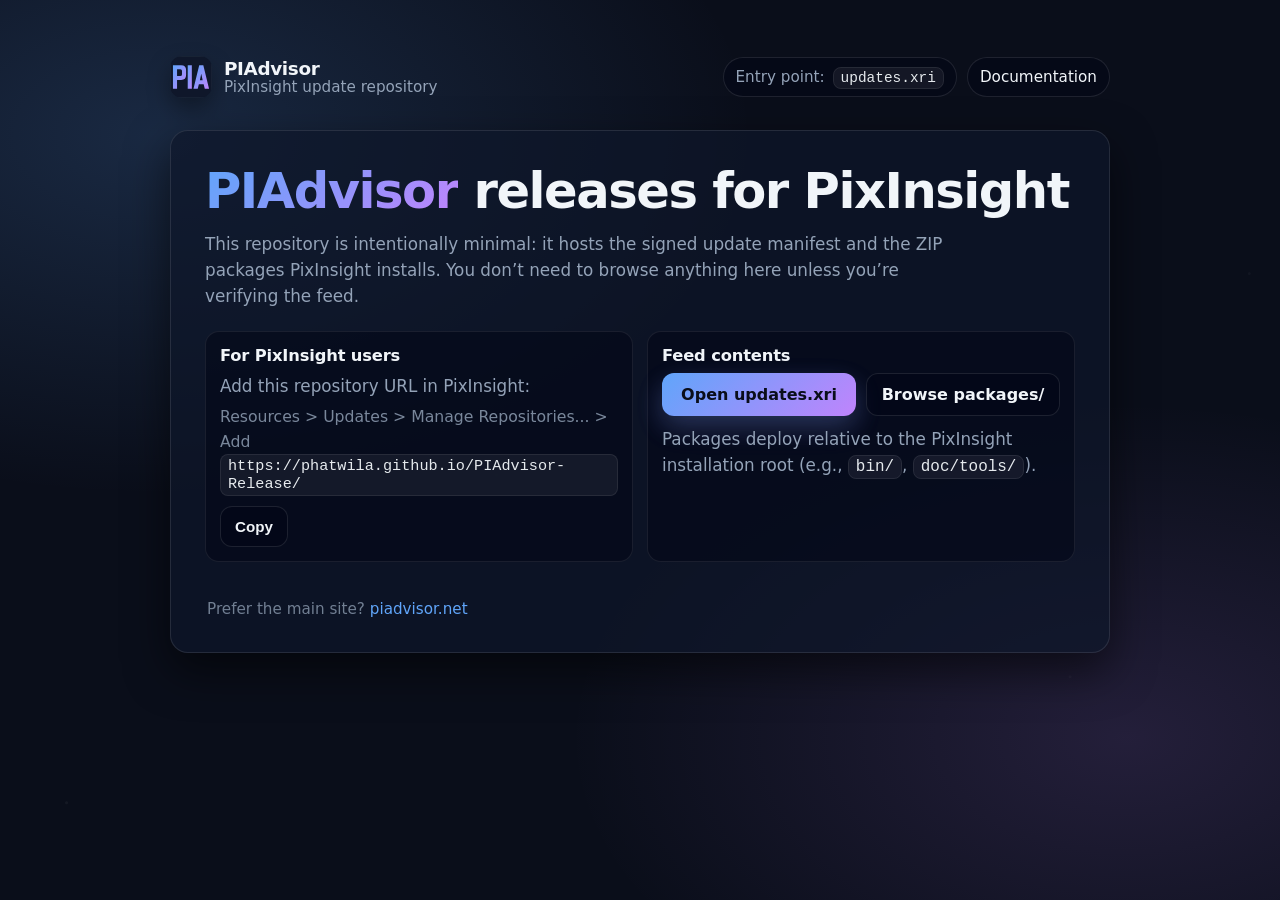
==== index.html @ f1d3d6f8 "Initial release v1.0.3" ====
<!doctype html>
<html lang="en">
<head>
  <meta charset="utf-8"/>
  <meta name="viewport" content="width=device-width, initial-scale=1"/>
  <title>PIAdvisor Update Repository</title>
  <meta name="description" content="PixInsight update repository for PIAdvisor (updates.xri + packages)."/>
  <link rel="icon" type="image/svg+xml" href="pia-logo.svg"/>
  <style>
    :root{
      --accent-blue: #60a5fa;
      --accent-purple: #c084fc;
      --accent-gradient: linear-gradient(135deg, var(--accent-blue), var(--accent-purple));
      --bg-darkest: #0a0e1a;
      --bg-dark: #0f172a;
      --panel: rgba(15, 23, 42, 0.72);
      --panel-2: rgba(2, 6, 23, 0.56);
      --card-border: rgba(255, 255, 255, 0.10);
      --text: #f1f5f9;
      --muted: #94a3b8;
      --shadow: 0 18px 44px rgba(0,0,0,.55);
      --shadow-sm: 0 10px 22px rgba(0,0,0,.35);
      --radius: 18px;
    }

    @font-face {
      font-family: "Atkinson";
      src: url("fonts/atkinson-regular.woff") format("woff");
      font-weight: 400;
      font-style: normal;
      font-display: swap;
    }
    @font-face {
      font-family: "Atkinson";
      src: url("fonts/atkinson-bold.woff") format("woff");
      font-weight: 700;
      font-style: normal;
      font-display: swap;
    }

    *{ box-sizing: border-box; }
    html, body{ height: 100%; }

    body{
      margin: 0;
      font-family: "Atkinson", ui-sans-serif, system-ui, -apple-system, "Segoe UI", sans-serif;
      color: var(--text);
      background:
        radial-gradient(1000px 600px at 12% 15%, rgba(96, 165, 250, 0.18), transparent 60%),
        radial-gradient(900px 540px at 88% 82%, rgba(192, 132, 252, 0.14), transparent 62%),
        var(--bg-darkest);
      overflow-x: hidden;
    }

    /* Static stars (no animations; avoids compositor artifacts on hover). */
    body::before{
      content: "";
      position: fixed;
      inset: -20vh -20vw;
      background:
        radial-gradient(circle at 18% 78%, rgba(255,255,255,0.10) 0 1px, transparent 2px),
        radial-gradient(circle at 62% 12%, rgba(255,255,255,0.08) 0 1px, transparent 2px),
        radial-gradient(circle at 84% 36%, rgba(255,255,255,0.07) 0 1px, transparent 2px),
        radial-gradient(circle at 42% 52%, rgba(255,255,255,0.06) 0 1px, transparent 2px),
        radial-gradient(circle at 74% 68%, rgba(255,255,255,0.07) 0 1px, transparent 2px);
      pointer-events: none;
      opacity: 0.45;
    }

    .wrap{
      position: relative;
      max-width: 980px;
      margin: 0 auto;
      padding: 48px 20px 72px;
    }

    header{
      display: flex;
      align-items: center;
      justify-content: space-between;
      gap: 16px;
      padding: 8px 0 32px;
      animation: fadeIn 520ms ease-out both;
    }

    @keyframes fadeIn{
      from{ opacity: 0; transform: translateY(8px); }
      to{ opacity: 1; transform: translateY(0); }
    }

    .brand{
      display: flex;
      align-items: center;
      gap: 12px;
      text-decoration: none;
      color: var(--text);
    }

    .brand img{
      width: 42px;
      height: 42px;
      border-radius: 12px;
      box-shadow: 0 10px 22px rgba(0,0,0,.35);
    }

    .brand-title{
      display: flex;
      flex-direction: column;
      line-height: 1.1;
    }

    .brand-title strong{
      font-size: 1.15rem;
      letter-spacing: -0.02em;
    }

    .brand-title span{
      color: var(--muted);
      font-size: 0.95rem;
    }

    .pill{
      display: inline-flex;
      align-items: center;
      gap: 8px;
      padding: 10px 12px;
      border: 1px solid rgba(255,255,255,0.10);
      border-radius: 999px;
      background: rgba(2, 6, 23, 0.55);
      color: var(--muted);
      font-size: 0.95rem;
      white-space: nowrap;
    }

    .pill-group{
      display: flex;
      flex-wrap: wrap;
      gap: 10px;
      align-items: center;
      justify-content: flex-end;
    }

    .pill-link{
      color: var(--text);
      text-decoration: none;
      cursor: pointer;
      transition: border-color 160ms ease, background 160ms ease, color 160ms ease, box-shadow 160ms ease;
    }

    .pill-link:hover{
      border-color: rgba(255,255,255,0.18);
      background: rgba(2, 6, 23, 0.70);
      box-shadow: var(--shadow-sm);
      color: var(--text);
    }

    .pill-link:focus-visible{
      outline: 2px solid rgba(96, 165, 250, 0.85);
      outline-offset: 3px;
    }

    main{
      animation: fadeIn 520ms ease-out both;
      animation-delay: 80ms;
    }

    .hero{
      padding: 28px;
      border: 1px solid var(--card-border);
      border-radius: var(--radius);
      background: var(--panel);
      box-shadow: var(--shadow);
    }

    h1{
      margin: 0;
      font-size: clamp(2rem, 5vw, 3.1rem);
      line-height: 1.05;
      letter-spacing: -0.03em;
    }

    .grad{
      background: var(--accent-gradient);
      -webkit-background-clip: text;
      background-clip: text;
      color: transparent;
    }

    p{
      margin: 14px 0 0;
      color: var(--muted);
      font-size: 1.05rem;
      line-height: 1.55;
      max-width: 72ch;
    }

    .hint{
      display: inline-block;
      margin-top: 6px;
      color: rgba(148,163,184,0.82);
      font-size: 0.98rem;
    }

    .grid{
      margin-top: 22px;
      display: grid;
      grid-template-columns: 1fr;
      gap: 14px;
    }

    .card{
      border: 1px solid rgba(255,255,255,0.08);
      border-radius: 14px;
      background: var(--panel-2);
      padding: 14px 14px;
    }

    .card h2{
      margin: 0 0 8px;
      font-size: 1.02rem;
      letter-spacing: -0.01em;
    }

    .row{
      display: flex;
      flex-wrap: wrap;
      align-items: center;
      gap: 10px;
    }

    .row.buttons{
      display: grid;
      grid-template-columns: repeat(auto-fit, minmax(170px, 1fr));
      align-items: stretch;
    }

    .row.buttons .btn{
      width: 100%;
    }

    a{
      color: var(--accent-blue);
      text-decoration: none;
      transition: color 160ms ease;
    }
    a:not(.btn):hover{ color: var(--accent-purple); }
    a:focus-visible{
      outline: 2px solid rgba(96, 165, 250, 0.85);
      outline-offset: 3px;
    }

    code{
      font-family: ui-monospace, SFMono-Regular, Menlo, Monaco, Consolas, "Liberation Mono", "Courier New", monospace;
      font-size: 0.95em;
      padding: 2px 7px;
      border-radius: 8px;
      background: rgba(255,255,255,0.06);
      border: 1px solid rgba(255,255,255,0.08);
      color: rgba(241,245,249,0.95);
    }

    .repo-url code{
      overflow-wrap: anywhere;
      word-break: break-word;
    }

    .btn-compact{
      padding: 8px 12px;
      font-size: 0.95rem;
      font-weight: 700;
      background: rgba(2, 6, 23, 0.60);
      backdrop-filter: none;
    }
    .btn-compact:hover{
      box-shadow: var(--shadow-sm);
    }

    .copy-status{
      color: rgba(148,163,184,0.85);
      font-size: 0.95rem;
    }

    .btn{
      display: inline-flex;
      align-items: center;
      justify-content: center;
      gap: 10px;
      padding: 11px 14px;
      border-radius: 12px;
      border: 1px solid rgba(255,255,255,0.10);
      background: rgba(2, 6, 23, 0.55);
      color: var(--text);
      font-weight: 700;
      cursor: pointer;
      transition: border-color 140ms ease, background 140ms ease, box-shadow 140ms ease;
    }
    .btn:not(.btn-primary):hover{
      border-color: rgba(255,255,255,0.18);
      background: rgba(2, 6, 23, 0.70);
      box-shadow: var(--shadow-sm);
    }

    .btn:focus-visible{
      outline: 2px solid rgba(96, 165, 250, 0.85);
      outline-offset: 3px;
    }

    .btn-primary{
      border: none;
      background: var(--accent-gradient);
      color: #0a0e1a;
      box-shadow: 0 10px 26px rgba(96, 165, 250, 0.18), 0 12px 30px rgba(192, 132, 252, 0.12);
    }

    .btn-primary:hover{
      background: var(--accent-gradient);
      color: #0a0e1a;
      box-shadow: 0 14px 34px rgba(96, 165, 250, 0.20), 0 16px 40px rgba(192, 132, 252, 0.14);
    }

    .btn-secondary{
      background: rgba(2, 6, 23, 0.55);
    }

    footer{
      margin-top: 18px;
      color: rgba(148,163,184,0.75);
      font-size: 0.95rem;
      padding: 20px 2px 0;
    }

    @media (min-width: 780px){
      .grid{ grid-template-columns: 1fr 1fr; }
      .hero{ padding: 34px; }
    }

    @media (max-width: 640px){
      .wrap{ padding: 32px 16px 56px; }
      header{
        flex-direction: column;
        align-items: flex-start;
        gap: 12px;
      }
      .pill-group{
        width: 100%;
        justify-content: flex-start;
      }
      .pill{
        font-size: 0.9rem;
        padding: 8px 10px;
      }
      .pill-link{
        font-size: 0.9rem;
      }
    }
  </style>
</head>
<body>
  <div class="wrap">
    <header>
      <a class="brand" href="https://piadvisor.net" rel="noopener">
        <img src="pia-logo.svg" alt="PIAdvisor"/>
        <div class="brand-title">
          <strong>PIAdvisor</strong>
          <span>PixInsight update repository</span>
        </div>
      </a>
      <div class="pill-group">
        <div class="pill">
          <span>Entry point:</span>
          <a href="updates.xri"><code>updates.xri</code></a>
        </div>
        <a class="pill pill-link" href="docs/">Documentation</a>
      </div>
    </header>

    <main>
      <section class="hero">
        <h1><span class="grad">PIAdvisor</span> releases for PixInsight</h1>
        <p>
          This repository is intentionally minimal: it hosts the signed update manifest and the ZIP packages
          PixInsight installs. You don’t need to browse anything here unless you’re verifying the feed.
        </p>

        <div class="grid">
          <div class="card">
            <h2>For PixInsight users</h2>
            <p style="margin-top: 0;">
              Add this repository URL in PixInsight:
              <span class="hint">Resources &gt; Updates &gt; Manage Repositories... &gt; Add</span>
            </p>
            <div class="row repo-url">
              <code id="repoUrl">https://phatwila.github.io/PIAdvisor-Release/</code>
              <button class="btn btn-compact" type="button" id="copyRepoUrl" aria-label="Copy repository URL">Copy</button>
              <span class="copy-status" id="copyStatus" aria-live="polite"></span>
            </div>
          </div>
          <div class="card">
            <h2>Feed contents</h2>
            <div class="row buttons">
              <a class="btn btn-primary" href="updates.xri">Open updates.xri</a>
              <a class="btn btn-secondary" href="packages/">Browse packages/</a>
            </div>
            <p style="margin-top: 10px;">
              Packages deploy relative to the PixInsight installation root (e.g., <code>bin/</code>, <code>doc/tools/</code>).
            </p>
          </div>
        </div>

        <footer>
          <div>Prefer the main site? <a href="https://piadvisor.net" rel="noopener">piadvisor.net</a></div>
        </footer>
      </section>
    </main>
  </div>
  <script type="text/javascript">
    (function(){
      var codeEl = document.getElementById("repoUrl");
      var btn = document.getElementById("copyRepoUrl");
      var statusEl = document.getElementById("copyStatus");
      if (!codeEl || !btn) return;

      function setStatus(msg){
        if (!statusEl) return;
        statusEl.textContent = msg || "";
      }

      function fallbackCopy(text){
        try {
          var ta = document.createElement("textarea");
          ta.value = text;
          ta.setAttribute("readonly", "");
          ta.style.position = "fixed";
          ta.style.top = "-1000px";
          document.body.appendChild(ta);
          ta.select();
          var ok = document.execCommand("copy");
          document.body.removeChild(ta);
          return ok;
        } catch (e) {
          return false;
        }
      }

      btn.addEventListener("click", function(){
        var text = (codeEl.textContent || "").trim();
        if (!text) return;

        setStatus("");
        var original = btn.textContent;
        btn.disabled = true;
        btn.textContent = "Copying...";

        var done = function(ok){
          btn.disabled = false;
          btn.textContent = ok ? "Copied" : "Copy failed";
          setStatus(ok ? "Copied to clipboard." : "Copy failed - please copy the URL manually.");
          window.setTimeout(function(){
            btn.textContent = original;
            setStatus("");
          }, 1400);
        };

        if (navigator.clipboard && typeof navigator.clipboard.writeText === "function") {
          navigator.clipboard.writeText(text).then(function(){ done(true); }, function(){ done(fallbackCopy(text)); });
        } else {
          done(fallbackCopy(text));
        }
      });
    })();
  </script>
</body>
</html>
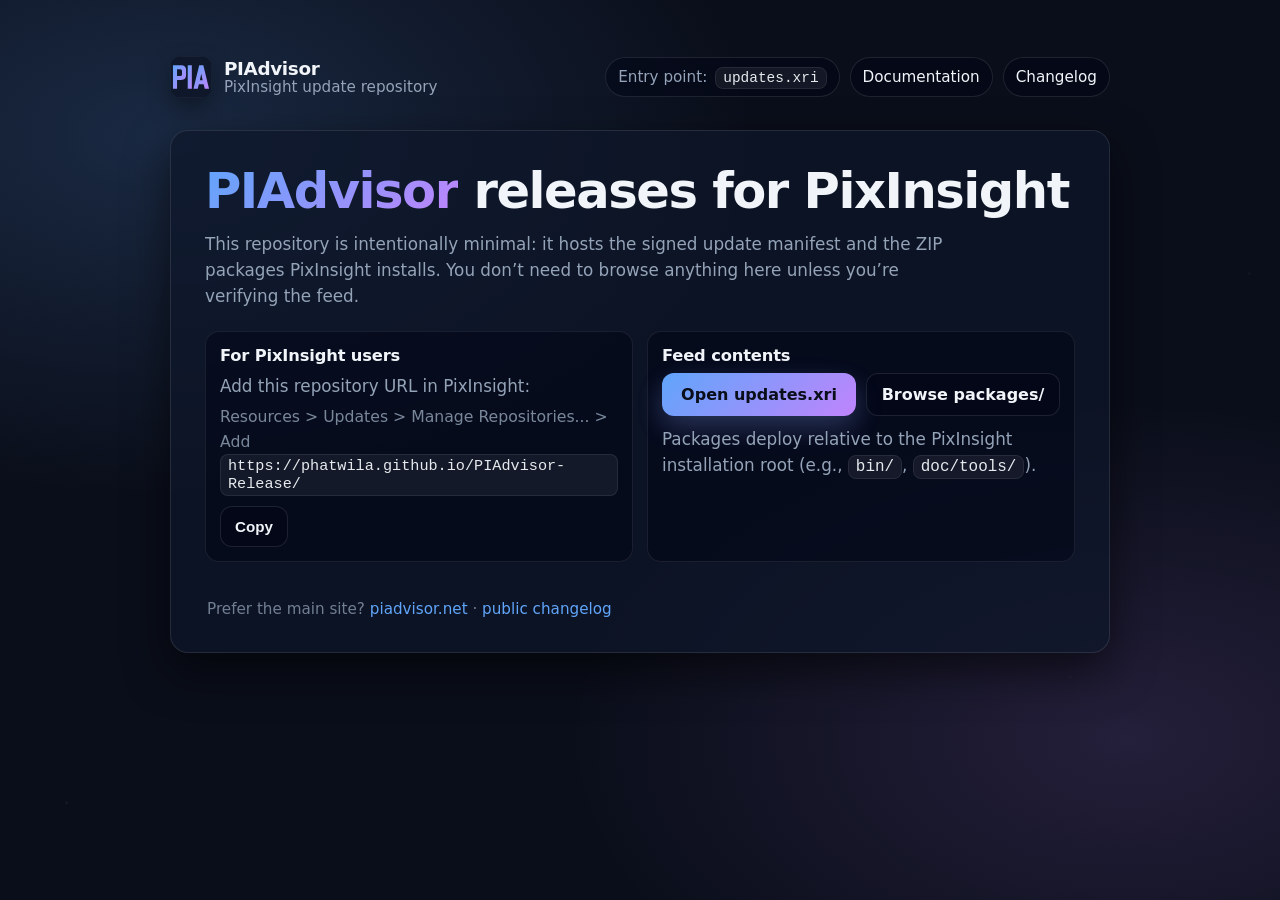
==== commit 31b2c26f: "Link public release pages to website changelog" ====
--- a/index.html
+++ b/index.html
@@ -371,6 +371,7 @@
           <a href="updates.xri"><code>updates.xri</code></a>
         </div>
         <a class="pill pill-link" href="docs/">Documentation</a>
+        <a class="pill pill-link" href="https://piadvisor.net/changelog/" rel="noopener">Changelog</a>
       </div>
     </header>
 
@@ -408,7 +409,7 @@
         </div>
 
         <footer>
-          <div>Prefer the main site? <a href="https://piadvisor.net" rel="noopener">piadvisor.net</a></div>
+          <div>Prefer the main site? <a href="https://piadvisor.net" rel="noopener">piadvisor.net</a> · <a href="https://piadvisor.net/changelog/" rel="noopener">public changelog</a></div>
         </footer>
       </section>
     </main>
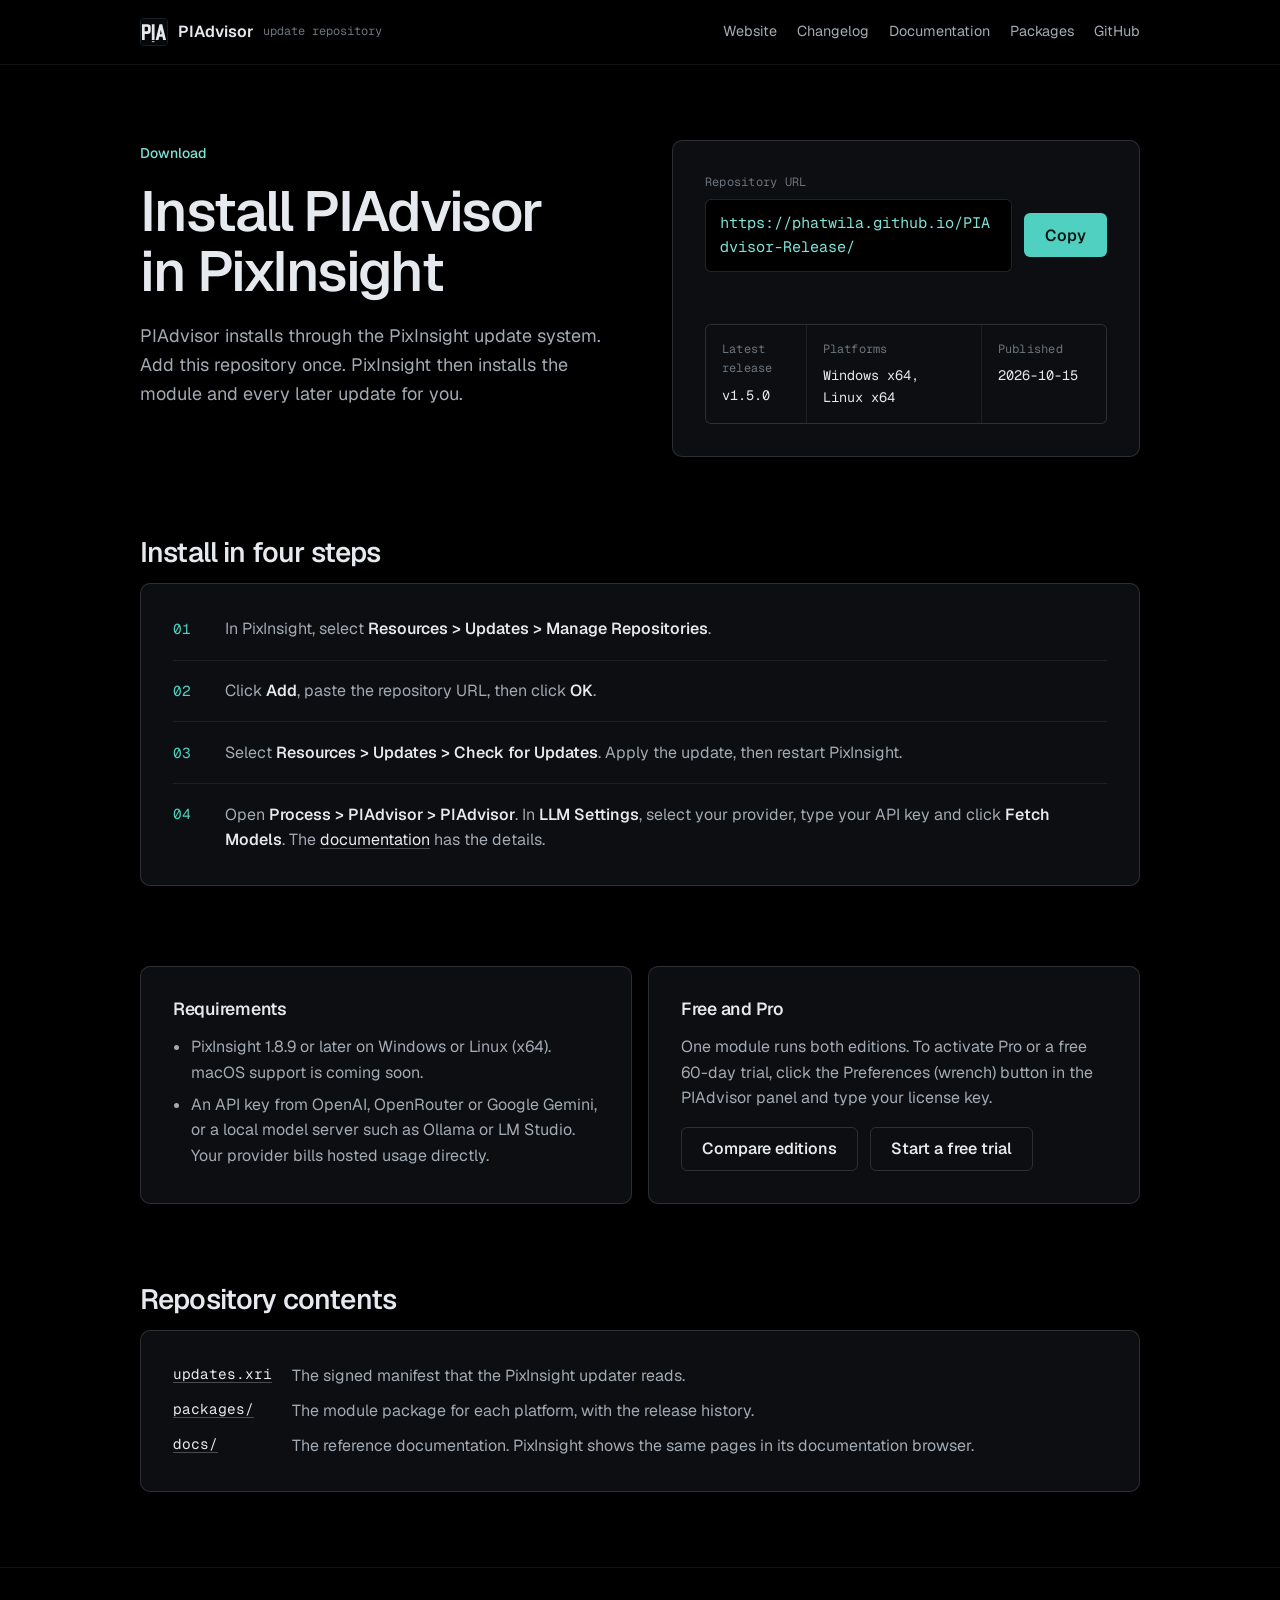
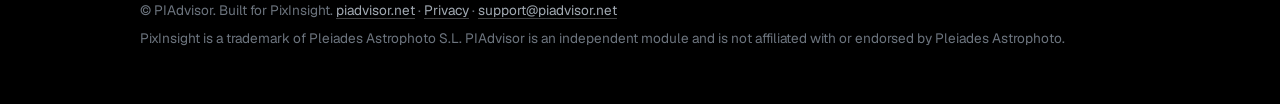
==== commit d15bf1cb: "Publish PIAdvisor 1.5.0" ====
--- a/index.html
+++ b/index.html
@@ -3,430 +3,172 @@
 <head>
   <meta charset="utf-8"/>
   <meta name="viewport" content="width=device-width, initial-scale=1"/>
-  <title>PIAdvisor Update Repository</title>
-  <meta name="description" content="PixInsight update repository for PIAdvisor (updates.xri + packages)."/>
-  <link rel="icon" type="image/svg+xml" href="pia-logo.svg"/>
+  <title>Download PIAdvisor</title>
+  <meta name="description" content="Install PIAdvisor in PixInsight through the PixInsight update system. Add the repository once, and PixInsight installs the module and its updates."/>
+  <link rel="icon" type="image/svg+xml" href="pia-mark.svg"/>
+  <link rel="preload" href="fonts/geist-latin-wght-normal.woff2" as="font" type="font/woff2" crossorigin/>
+  <link rel="stylesheet" href="site.css"/>
   <style>
-    :root{
-      --accent-blue: #60a5fa;
-      --accent-purple: #c084fc;
-      --accent-gradient: linear-gradient(135deg, var(--accent-blue), var(--accent-purple));
-      --bg-darkest: #0a0e1a;
-      --bg-dark: #0f172a;
-      --panel: rgba(15, 23, 42, 0.72);
-      --panel-2: rgba(2, 6, 23, 0.56);
-      --card-border: rgba(255, 255, 255, 0.10);
-      --text: #f1f5f9;
-      --muted: #94a3b8;
-      --shadow: 0 18px 44px rgba(0,0,0,.55);
-      --shadow-sm: 0 10px 22px rgba(0,0,0,.35);
-      --radius: 18px;
-    }
-
-    @font-face {
-      font-family: "Atkinson";
-      src: url("fonts/atkinson-regular.woff") format("woff");
-      font-weight: 400;
-      font-style: normal;
-      font-display: swap;
-    }
-    @font-face {
-      font-family: "Atkinson";
-      src: url("fonts/atkinson-bold.woff") format("woff");
-      font-weight: 700;
-      font-style: normal;
-      font-display: swap;
-    }
-
-    *{ box-sizing: border-box; }
-    html, body{ height: 100%; }
-
-    body{
-      margin: 0;
-      font-family: "Atkinson", ui-sans-serif, system-ui, -apple-system, "Segoe UI", sans-serif;
-      color: var(--text);
-      background:
-        radial-gradient(1000px 600px at 12% 15%, rgba(96, 165, 250, 0.18), transparent 60%),
-        radial-gradient(900px 540px at 88% 82%, rgba(192, 132, 252, 0.14), transparent 62%),
-        var(--bg-darkest);
-      overflow-x: hidden;
-    }
-
-    /* Static stars (no animations; avoids compositor artifacts on hover). */
-    body::before{
-      content: "";
-      position: fixed;
-      inset: -20vh -20vw;
-      background:
-        radial-gradient(circle at 18% 78%, rgba(255,255,255,0.10) 0 1px, transparent 2px),
-        radial-gradient(circle at 62% 12%, rgba(255,255,255,0.08) 0 1px, transparent 2px),
-        radial-gradient(circle at 84% 36%, rgba(255,255,255,0.07) 0 1px, transparent 2px),
-        radial-gradient(circle at 42% 52%, rgba(255,255,255,0.06) 0 1px, transparent 2px),
-        radial-gradient(circle at 74% 68%, rgba(255,255,255,0.07) 0 1px, transparent 2px);
-      pointer-events: none;
-      opacity: 0.45;
-    }
-
-    .wrap{
-      position: relative;
-      max-width: 980px;
-      margin: 0 auto;
-      padding: 48px 20px 72px;
-    }
-
-    header{
-      display: flex;
-      align-items: center;
-      justify-content: space-between;
-      gap: 16px;
-      padding: 8px 0 32px;
-      animation: fadeIn 520ms ease-out both;
-    }
-
-    @keyframes fadeIn{
-      from{ opacity: 0; transform: translateY(8px); }
-      to{ opacity: 1; transform: translateY(0); }
-    }
-
-    .brand{
-      display: flex;
-      align-items: center;
-      gap: 12px;
-      text-decoration: none;
-      color: var(--text);
-    }
-
-    .brand img{
-      width: 42px;
-      height: 42px;
-      border-radius: 12px;
-      box-shadow: 0 10px 22px rgba(0,0,0,.35);
-    }
-
-    .brand-title{
-      display: flex;
-      flex-direction: column;
-      line-height: 1.1;
-    }
-
-    .brand-title strong{
-      font-size: 1.15rem;
-      letter-spacing: -0.02em;
-    }
-
-    .brand-title span{
-      color: var(--muted);
+    .hero { display: grid; grid-template-columns: minmax(0, 1fr) minmax(0, 1fr); gap: clamp(2rem, 5vw, 4rem); align-items: start; }
+    .hero .meta-grid { grid-template-columns: minmax(0, 0.8fr) minmax(0, 1.4fr) minmax(0, 1fr); }
+    .hero .meta-value { font-size: 0.85rem; }
+    .hero h1 { margin-bottom: 1.25rem; }
+    .repo-row { display: flex; align-items: center; gap: 0.75rem; flex-wrap: wrap; }
+    .repo-url {
+      flex: 1 1 18rem;
+      min-width: 0;
+      padding: 0.7rem 0.9rem;
+      border: 1px solid var(--line-2);
+      border-radius: var(--radius);
+      background: var(--ink-0);
+      color: var(--oiii-strong);
+      font-family: var(--font-mono);
       font-size: 0.95rem;
-    }
-
-    .pill{
-      display: inline-flex;
-      align-items: center;
-      gap: 8px;
-      padding: 10px 12px;
-      border: 1px solid rgba(255,255,255,0.10);
-      border-radius: 999px;
-      background: rgba(2, 6, 23, 0.55);
-      color: var(--muted);
-      font-size: 0.95rem;
-      white-space: nowrap;
-    }
-
-    .pill-group{
-      display: flex;
-      flex-wrap: wrap;
-      gap: 10px;
-      align-items: center;
-      justify-content: flex-end;
-    }
-
-    .pill-link{
-      color: var(--text);
-      text-decoration: none;
-      cursor: pointer;
-      transition: border-color 160ms ease, background 160ms ease, color 160ms ease, box-shadow 160ms ease;
-    }
-
-    .pill-link:hover{
-      border-color: rgba(255,255,255,0.18);
-      background: rgba(2, 6, 23, 0.70);
-      box-shadow: var(--shadow-sm);
-      color: var(--text);
-    }
-
-    .pill-link:focus-visible{
-      outline: 2px solid rgba(96, 165, 250, 0.85);
-      outline-offset: 3px;
-    }
-
-    main{
-      animation: fadeIn 520ms ease-out both;
-      animation-delay: 80ms;
-    }
-
-    .hero{
-      padding: 28px;
-      border: 1px solid var(--card-border);
-      border-radius: var(--radius);
-      background: var(--panel);
-      box-shadow: var(--shadow);
-    }
-
-    h1{
-      margin: 0;
-      font-size: clamp(2rem, 5vw, 3.1rem);
-      line-height: 1.05;
-      letter-spacing: -0.03em;
-    }
-
-    .grad{
-      background: var(--accent-gradient);
-      -webkit-background-clip: text;
-      background-clip: text;
-      color: transparent;
-    }
-
-    p{
-      margin: 14px 0 0;
-      color: var(--muted);
-      font-size: 1.05rem;
-      line-height: 1.55;
-      max-width: 72ch;
-    }
-
-    .hint{
-      display: inline-block;
-      margin-top: 6px;
-      color: rgba(148,163,184,0.82);
-      font-size: 0.98rem;
-    }
-
-    .grid{
-      margin-top: 22px;
+      overflow-wrap: anywhere;
+      user-select: all;
+    }
+    .copy-status { min-height: 1.4em; margin: 0.6rem 0 0; color: var(--fg-3); font-size: 0.85rem; }
+    .steps { list-style: none; margin: 0; padding: 0; counter-reset: step; display: grid; gap: 0; }
+    .steps li {
+      counter-increment: step;
       display: grid;
-      grid-template-columns: 1fr;
-      gap: 14px;
-    }
-
-    .card{
-      border: 1px solid rgba(255,255,255,0.08);
-      border-radius: 14px;
-      background: var(--panel-2);
-      padding: 14px 14px;
-    }
-
-    .card h2{
-      margin: 0 0 8px;
-      font-size: 1.02rem;
-      letter-spacing: -0.01em;
-    }
-
-    .row{
-      display: flex;
-      flex-wrap: wrap;
-      align-items: center;
-      gap: 10px;
-    }
-
-    .row.buttons{
-      display: grid;
-      grid-template-columns: repeat(auto-fit, minmax(170px, 1fr));
-      align-items: stretch;
-    }
-
-    .row.buttons .btn{
-      width: 100%;
-    }
-
-    a{
-      color: var(--accent-blue);
-      text-decoration: none;
-      transition: color 160ms ease;
-    }
-    a:not(.btn):hover{ color: var(--accent-purple); }
-    a:focus-visible{
-      outline: 2px solid rgba(96, 165, 250, 0.85);
-      outline-offset: 3px;
-    }
-
-    code{
-      font-family: ui-monospace, SFMono-Regular, Menlo, Monaco, Consolas, "Liberation Mono", "Courier New", monospace;
-      font-size: 0.95em;
-      padding: 2px 7px;
-      border-radius: 8px;
-      background: rgba(255,255,255,0.06);
-      border: 1px solid rgba(255,255,255,0.08);
-      color: rgba(241,245,249,0.95);
-    }
-
-    .repo-url code{
-      overflow-wrap: anywhere;
-      word-break: break-word;
-    }
-
-    .btn-compact{
-      padding: 8px 12px;
-      font-size: 0.95rem;
-      font-weight: 700;
-      background: rgba(2, 6, 23, 0.60);
-      backdrop-filter: none;
-    }
-    .btn-compact:hover{
-      box-shadow: var(--shadow-sm);
-    }
-
-    .copy-status{
-      color: rgba(148,163,184,0.85);
-      font-size: 0.95rem;
-    }
-
-    .btn{
-      display: inline-flex;
-      align-items: center;
-      justify-content: center;
-      gap: 10px;
-      padding: 11px 14px;
-      border-radius: 12px;
-      border: 1px solid rgba(255,255,255,0.10);
-      background: rgba(2, 6, 23, 0.55);
-      color: var(--text);
-      font-weight: 700;
-      cursor: pointer;
-      transition: border-color 140ms ease, background 140ms ease, box-shadow 140ms ease;
-    }
-    .btn:not(.btn-primary):hover{
-      border-color: rgba(255,255,255,0.18);
-      background: rgba(2, 6, 23, 0.70);
-      box-shadow: var(--shadow-sm);
-    }
-
-    .btn:focus-visible{
-      outline: 2px solid rgba(96, 165, 250, 0.85);
-      outline-offset: 3px;
-    }
-
-    .btn-primary{
-      border: none;
-      background: var(--accent-gradient);
-      color: #0a0e1a;
-      box-shadow: 0 10px 26px rgba(96, 165, 250, 0.18), 0 12px 30px rgba(192, 132, 252, 0.12);
-    }
-
-    .btn-primary:hover{
-      background: var(--accent-gradient);
-      color: #0a0e1a;
-      box-shadow: 0 14px 34px rgba(96, 165, 250, 0.20), 0 16px 40px rgba(192, 132, 252, 0.14);
-    }
-
-    .btn-secondary{
-      background: rgba(2, 6, 23, 0.55);
-    }
-
-    footer{
-      margin-top: 18px;
-      color: rgba(148,163,184,0.75);
-      font-size: 0.95rem;
-      padding: 20px 2px 0;
-    }
-
-    @media (min-width: 780px){
-      .grid{ grid-template-columns: 1fr 1fr; }
-      .hero{ padding: 34px; }
-    }
-
-    @media (max-width: 640px){
-      .wrap{ padding: 32px 16px 56px; }
-      header{
-        flex-direction: column;
-        align-items: flex-start;
-        gap: 12px;
-      }
-      .pill-group{
-        width: 100%;
-        justify-content: flex-start;
-      }
-      .pill{
-        font-size: 0.9rem;
-        padding: 8px 10px;
-      }
-      .pill-link{
-        font-size: 0.9rem;
-      }
+      grid-template-columns: 2.5rem minmax(0, 1fr);
+      gap: 0.75rem;
+      padding: 1.1rem 0;
+      border-top: 1px solid var(--line);
+      color: var(--fg-2);
+    }
+    .steps li:first-child { border-top: 0; padding-top: 0; }
+    .steps li:last-child { padding-bottom: 0; }
+    .steps li::before {
+      content: counter(step, decimal-leading-zero);
+      color: var(--oiii);
+      font-family: var(--font-mono);
+      font-size: 0.9rem;
+      padding-top: 0.1rem;
+    }
+    .steps strong { color: var(--fg); font-weight: 560; }
+    .section { margin-top: clamp(3rem, 2rem + 4vw, 5rem); }
+    .two-col { display: grid; grid-template-columns: repeat(2, minmax(0, 1fr)); gap: 1rem; }
+    .two-col .panel + .panel { margin-top: 0; }
+    .plain-list { margin: 0; padding-left: 1.1rem; color: var(--fg-2); }
+    .plain-list li + li { margin-top: 0.4rem; }
+    .contents { margin: 0; display: grid; grid-template-columns: max-content minmax(0, 1fr); gap: 0.6rem 1.25rem; }
+    .contents dt { font-family: var(--font-mono); font-size: 0.9rem; }
+    .contents dd { margin: 0; color: var(--fg-2); }
+    @media (max-width: 860px) {
+      .hero, .two-col { grid-template-columns: 1fr; }
+    }
+    @media (max-width: 700px) {
+      .hero .meta-grid { grid-template-columns: 1fr; }
+    }
+    @media (max-width: 480px) {
+      .contents { grid-template-columns: 1fr; gap: 0.2rem; }
+      .contents dd { margin-bottom: 0.6rem; }
     }
   </style>
 </head>
 <body>
-  <div class="wrap">
-    <header>
-      <a class="brand" href="https://piadvisor.net" rel="noopener">
-        <img src="pia-logo.svg" alt="PIAdvisor"/>
-        <div class="brand-title">
-          <strong>PIAdvisor</strong>
-          <span>PixInsight update repository</span>
-        </div>
+  <header class="site-header">
+    <div class="container">
+      <a class="brand" href="https://piadvisor.net/">
+        <img src="pia-mark.svg" alt="" width="28" height="28"/>
+        <span>PIAdvisor</span>
+        <small>update repository</small>
       </a>
-      <div class="pill-group">
-        <div class="pill">
-          <span>Entry point:</span>
-          <a href="updates.xri"><code>updates.xri</code></a>
-        </div>
-        <a class="pill pill-link" href="docs/">Documentation</a>
-        <a class="pill pill-link" href="https://piadvisor.net/changelog/" rel="noopener">Changelog</a>
-      </div>
-    </header>
-
-    <main>
-      <section class="hero">
-        <h1><span class="grad">PIAdvisor</span> releases for PixInsight</h1>
-        <p>
-          This repository is intentionally minimal: it hosts the signed update manifest and the ZIP packages
-          PixInsight installs. You don’t need to browse anything here unless you’re verifying the feed.
-        </p>
-
-        <div class="grid">
-          <div class="card">
-            <h2>For PixInsight users</h2>
-            <p style="margin-top: 0;">
-              Add this repository URL in PixInsight:
-              <span class="hint">Resources &gt; Updates &gt; Manage Repositories... &gt; Add</span>
-            </p>
-            <div class="row repo-url">
-              <code id="repoUrl">https://phatwila.github.io/PIAdvisor-Release/</code>
-              <button class="btn btn-compact" type="button" id="copyRepoUrl" aria-label="Copy repository URL">Copy</button>
-              <span class="copy-status" id="copyStatus" aria-live="polite"></span>
-            </div>
+      <nav class="site-nav" aria-label="Main">
+        <a href="https://piadvisor.net/">Website</a>
+        <a href="https://piadvisor.net/changelog/">Changelog</a>
+        <a href="docs/">Documentation</a>
+        <a href="packages/">Packages</a>
+        <a href="https://github.com/phatwila/PIAdvisor-Release">GitHub</a>
+      </nav>
+    </div>
+  </header>
+
+  <main>
+    <div class="container">
+      <section class="hero" aria-labelledby="title">
+        <div>
+          <span class="eyebrow">Download</span>
+          <h1 id="title">Install PIAdvisor in PixInsight</h1>
+          <p class="lede">PIAdvisor installs through the PixInsight update system. Add this repository once. PixInsight then installs the module and every later update for you.</p>
+        </div>
+        <div class="panel">
+          <span class="field-label" id="repo-label">Repository URL</span>
+          <div class="repo-row">
+            <code class="repo-url" id="repoUrl" aria-labelledby="repo-label">https://phatwila.github.io/PIAdvisor-Release/</code>
+            <button class="btn btn-primary" type="button" id="copyRepoUrl">Copy</button>
           </div>
-          <div class="card">
-            <h2>Feed contents</h2>
-            <div class="row buttons">
-              <a class="btn btn-primary" href="updates.xri">Open updates.xri</a>
-              <a class="btn btn-secondary" href="packages/">Browse packages/</a>
-            </div>
-            <p style="margin-top: 10px;">
-              Packages deploy relative to the PixInsight installation root (e.g., <code>bin/</code>, <code>doc/tools/</code>).
-            </p>
+          <p class="copy-status" id="copyStatus" aria-live="polite"></p>
+          <div class="meta-grid" id="release">
+            <div><span class="field-label">Latest release</span><span class="meta-value" id="relVersion"><a href="packages/">See packages</a></span></div>
+            <div><span class="field-label">Platforms</span><span class="meta-value" id="relPlatforms">Windows x64, Linux x64</span></div>
+            <div><span class="field-label">Published</span><span class="meta-value" id="relDate">See packages</span></div>
           </div>
         </div>
-
-        <footer>
-          <div>Prefer the main site? <a href="https://piadvisor.net" rel="noopener">piadvisor.net</a> · <a href="https://piadvisor.net/changelog/" rel="noopener">public changelog</a></div>
-        </footer>
-      </section>
-    </main>
-  </div>
-  <script type="text/javascript">
-    (function(){
+      </section>
+
+      <section class="section" aria-labelledby="steps-title">
+        <h2 id="steps-title">Install in four steps</h2>
+        <div class="panel">
+          <ol class="steps">
+            <li><span>In PixInsight, select <strong>Resources &gt; Updates &gt; Manage Repositories</strong>.</span></li>
+            <li><span>Click <strong>Add</strong>, paste the repository URL, then click <strong>OK</strong>.</span></li>
+            <li><span>Select <strong>Resources &gt; Updates &gt; Check for Updates</strong>. Apply the update, then restart PixInsight.</span></li>
+            <li><span>Open <strong>Process &gt; PIAdvisor &gt; PIAdvisor</strong>. In <strong>LLM Settings</strong>, select your provider, type your API key and click <strong>Fetch Models</strong>. The <a href="docs/">documentation</a> has the details.</span></li>
+          </ol>
+        </div>
+      </section>
+
+      <section class="section two-col" aria-label="Requirements and editions">
+        <div class="panel">
+          <h3>Requirements</h3>
+          <ul class="plain-list">
+            <li>PixInsight 1.8.9 or later on Windows or Linux (x64). macOS support is coming soon.</li>
+            <li>An API key from OpenAI, OpenRouter or Google Gemini, or a local model server such as Ollama or LM Studio. Your provider bills hosted usage directly.</li>
+          </ul>
+        </div>
+        <div class="panel">
+          <h3>Free and Pro</h3>
+          <p>One module runs both editions. To activate Pro or a free 60-day trial, click the Preferences (wrench) button in the PIAdvisor panel and type your license key.</p>
+          <div class="cta-group">
+            <a class="btn btn-secondary" href="https://piadvisor.net/#pricing">Compare editions</a>
+            <a class="btn btn-secondary" href="https://piadvisor.net/#trial">Start a free trial</a>
+          </div>
+        </div>
+      </section>
+
+      <section class="section" aria-labelledby="contents-title">
+        <h2 id="contents-title">Repository contents</h2>
+        <div class="panel">
+          <dl class="contents">
+            <dt><a href="updates.xri">updates.xri</a></dt>
+            <dd>The signed manifest that the PixInsight updater reads.</dd>
+            <dt><a href="packages/">packages/</a></dt>
+            <dd>The module package for each platform, with the release history.</dd>
+            <dt><a href="docs/">docs/</a></dt>
+            <dd>The reference documentation. PixInsight shows the same pages in its documentation browser.</dd>
+          </dl>
+        </div>
+      </section>
+    </div>
+  </main>
+
+  <footer class="site-footer">
+    <div class="container">
+      <p>&copy; PIAdvisor. Built for PixInsight. <a href="https://piadvisor.net/">piadvisor.net</a> &middot; <a href="https://piadvisor.net/privacy/">Privacy</a> &middot; <a href="mailto:support@piadvisor.net">support@piadvisor.net</a></p>
+      <p>PixInsight is a trademark of Pleiades Astrophoto S.L. PIAdvisor is an independent module and is not affiliated with or endorsed by Pleiades Astrophoto.</p>
+    </div>
+  </footer>
+
+  <script>
+    (function () {
       var codeEl = document.getElementById("repoUrl");
       var btn = document.getElementById("copyRepoUrl");
       var statusEl = document.getElementById("copyStatus");
-      if (!codeEl || !btn) return;
-
-      function setStatus(msg){
-        if (!statusEl) return;
-        statusEl.textContent = msg || "";
-      }
-
-      function fallbackCopy(text){
+
+      function fallbackCopy(text) {
         try {
           var ta = document.createElement("textarea");
           ta.value = text;
@@ -443,31 +185,56 @@
         }
       }
 
-      btn.addEventListener("click", function(){
+      btn.addEventListener("click", function () {
         var text = (codeEl.textContent || "").trim();
-        if (!text) return;
-
-        setStatus("");
-        var original = btn.textContent;
-        btn.disabled = true;
-        btn.textContent = "Copying...";
-
-        var done = function(ok){
-          btn.disabled = false;
-          btn.textContent = ok ? "Copied" : "Copy failed";
-          setStatus(ok ? "Copied to clipboard." : "Copy failed - please copy the URL manually.");
-          window.setTimeout(function(){
-            btn.textContent = original;
-            setStatus("");
-          }, 1400);
+        var done = function (ok) {
+          btn.textContent = ok ? "Copied" : "Copy";
+          statusEl.textContent = ok ? "The URL is on your clipboard." : "Copy failed. Select the URL and copy it.";
+          window.setTimeout(function () { btn.textContent = "Copy"; statusEl.textContent = ""; }, 2000);
         };
-
-        if (navigator.clipboard && typeof navigator.clipboard.writeText === "function") {
-          navigator.clipboard.writeText(text).then(function(){ done(true); }, function(){ done(fallbackCopy(text)); });
+        if (navigator.clipboard && navigator.clipboard.writeText) {
+          navigator.clipboard.writeText(text).then(function () { done(true); }, function () { done(fallbackCopy(text)); });
         } else {
           done(fallbackCopy(text));
         }
       });
+
+      // The latest release comes from the manifest, so this page needs no edit per release.
+      if (!window.fetch || !window.DOMParser) return;
+      fetch("updates.xri", { cache: "no-cache" }).then(function (r) {
+        if (!r.ok) throw new Error(String(r.status));
+        return r.text();
+      }).then(function (xml) {
+        var doc = new DOMParser().parseFromString(xml, "application/xml");
+        var items = [];
+        var platforms = doc.getElementsByTagName("platform");
+        for (var i = 0; i < platforms.length; i++) {
+          var os = platforms[i].getAttribute("os") || "";
+          var arch = platforms[i].getAttribute("arch") || "";
+          var packages = platforms[i].getElementsByTagName("package");
+          for (var j = 0; j < packages.length; j++) {
+            var name = packages[j].getAttribute("fileName") || "";
+            var version = (name.match(/-(\d+\.\d+\.\d+)-\d{14}\.zip$/) || [])[1];
+            var stamp = packages[j].getAttribute("releaseDate") || "";
+            if (version && /^\d{14}$/.test(stamp)) items.push({ os: os, arch: arch, version: version, stamp: stamp });
+          }
+        }
+        if (!items.length) return;
+        items.sort(function (a, b) { return b.stamp.localeCompare(a.stamp); });
+        var latest = items[0];
+        var names = { windows: "Windows", linux: "Linux", macosx: "macOS", freebsd: "FreeBSD" };
+        var seen = {};
+        var labels = [];
+        items.forEach(function (it) {
+          if (it.version !== latest.version) return;
+          var label = (names[it.os] || it.os) + " " + it.arch;
+          if (!seen[label]) { seen[label] = true; labels.push(label); }
+        });
+        document.getElementById("relVersion").textContent = "v" + latest.version;
+        document.getElementById("relPlatforms").textContent = labels.join(", ");
+        var s = latest.stamp;
+        document.getElementById("relDate").textContent = s.slice(0, 4) + "-" + s.slice(4, 6) + "-" + s.slice(6, 8);
+      }).catch(function () { /* The static fallback text stays. */ });
     })();
   </script>
 </body>
--- a/site.css
+++ b/site.css
@@ -0,0 +1,226 @@
+/*
+ * PIAdvisor update repository theme. Matches piadvisor.net: the HOO palette of a
+ * narrowband image (deep-sky black, star-white text, OIII teal for actions and
+ * data), Geist for text and Geist Mono for data. No gradients, no shadows.
+ */
+
+@font-face {
+  font-family: "Geist";
+  src: url("fonts/geist-latin-wght-normal.woff2") format("woff2-variations");
+  font-weight: 100 900;
+  font-style: normal;
+  font-display: swap;
+}
+
+@font-face {
+  font-family: "Geist Mono";
+  src: url("fonts/geist-mono-latin-wght-normal.woff2") format("woff2-variations");
+  font-weight: 100 900;
+  font-style: normal;
+  font-display: swap;
+}
+
+:root {
+  color-scheme: dark;
+  --ink-0: #000000;
+  --ink-1: #0c0e11;
+  --ink-2: #121519;
+  --ink-3: #1c2026;
+  --fg: #e6eaee;
+  --fg-2: #a2aab3;
+  --fg-3: #6c747e;
+  --oiii: #4fd0c1;
+  --oiii-strong: #7fe2d6;
+  --oiii-ink: #03130f;
+  --oiii-tint: rgba(79, 208, 193, 0.14);
+  --line: rgba(230, 234, 238, 0.08);
+  --line-2: rgba(230, 234, 238, 0.15);
+  --line-3: rgba(230, 234, 238, 0.28);
+  --font-sans: "Geist", ui-sans-serif, system-ui, -apple-system, "Segoe UI", sans-serif;
+  --font-mono: "Geist Mono", ui-monospace, "Cascadia Code", Consolas, monospace;
+  --radius: 6px;
+  --radius-lg: 10px;
+  --gutter: clamp(1rem, 0.5rem + 2.5vw, 2.5rem);
+}
+
+* { box-sizing: border-box; }
+
+html { -webkit-text-size-adjust: 100%; }
+
+body {
+  margin: 0;
+  background: var(--ink-0);
+  color: var(--fg);
+  font-family: var(--font-sans);
+  font-size: 1rem;
+  line-height: 1.6;
+  -webkit-font-smoothing: antialiased;
+  -moz-osx-font-smoothing: grayscale;
+  overflow-x: hidden;
+}
+
+::selection { background: var(--oiii); color: var(--ink-0); }
+:focus-visible { outline: 2px solid var(--oiii); outline-offset: 3px; }
+
+h1, h2, h3 {
+  margin: 0 0 1rem;
+  color: var(--fg);
+  font-weight: 560;
+  line-height: 1.08;
+  letter-spacing: -0.03em;
+  text-wrap: balance;
+}
+h1 { font-size: clamp(2.2rem, 1.6rem + 2.4vw, 3.6rem); }
+h2 { font-size: clamp(1.35rem, 1.15rem + 0.8vw, 1.75rem); }
+h3 { font-size: 1.1rem; letter-spacing: -0.015em; }
+
+p { margin: 0 0 1rem; color: var(--fg-2); }
+
+a {
+  color: var(--fg);
+  text-decoration: underline;
+  text-decoration-color: var(--line-3);
+  text-underline-offset: 0.2em;
+  transition: color 0.2s ease, text-decoration-color 0.2s ease;
+}
+a:hover { color: var(--oiii-strong); text-decoration-color: currentColor; }
+
+code, kbd {
+  font-family: var(--font-mono);
+  font-size: 0.9em;
+}
+:not(pre) > code {
+  padding: 0.1em 0.4em;
+  border: 1px solid var(--line);
+  border-radius: 4px;
+  background: var(--ink-2);
+  color: var(--fg);
+  overflow-wrap: anywhere;
+}
+
+.container {
+  width: 100%;
+  max-width: 1080px;
+  margin: 0 auto;
+  padding: 0 var(--gutter);
+}
+
+/* Header */
+.site-header { border-bottom: 1px solid var(--line); }
+.site-header .container {
+  display: flex;
+  align-items: center;
+  justify-content: space-between;
+  gap: 1rem;
+  min-height: 4rem;
+  flex-wrap: wrap;
+}
+.brand {
+  display: inline-flex;
+  align-items: center;
+  gap: 0.6rem;
+  color: var(--fg);
+  font-weight: 600;
+  text-decoration: none;
+}
+.brand img { width: 28px; height: 28px; border-radius: 4px; }
+.brand small {
+  color: var(--fg-3);
+  font-family: var(--font-mono);
+  font-size: 0.75rem;
+  font-weight: 400;
+}
+.site-nav { display: flex; flex-wrap: wrap; gap: 0.25rem 1.25rem; }
+.site-nav a {
+  color: var(--fg-2);
+  font-size: 0.9rem;
+  text-decoration: none;
+}
+.site-nav a:hover { color: var(--fg); }
+
+main { padding: clamp(2.5rem, 1.5rem + 4vw, 5rem) 0; }
+
+.eyebrow {
+  display: inline-block;
+  margin: 0 0 1rem;
+  color: var(--oiii-strong);
+  font-size: 0.875rem;
+  font-weight: 500;
+}
+
+.lede { max-width: 60ch; font-size: 1.125rem; color: var(--fg-2); }
+
+/* Buttons */
+.btn {
+  display: inline-flex;
+  align-items: center;
+  justify-content: center;
+  gap: 0.5rem;
+  height: 2.75rem;
+  padding: 0 1.25rem;
+  border-radius: var(--radius);
+  border: 1px solid transparent;
+  font-family: var(--font-sans);
+  font-size: 1rem;
+  font-weight: 560;
+  text-decoration: none;
+  white-space: nowrap;
+  cursor: pointer;
+  transition: background-color 0.2s ease, border-color 0.2s ease, color 0.2s ease;
+}
+.btn:active { transform: translateY(1px); }
+.btn-primary { background: var(--oiii); color: var(--oiii-ink); }
+.btn-primary:hover { background: var(--oiii-strong); color: var(--oiii-ink); }
+.btn-secondary { background: transparent; border-color: var(--line-2); color: var(--fg); }
+.btn-secondary:hover { border-color: var(--fg-2); color: var(--fg); }
+.cta-group { display: flex; flex-wrap: wrap; gap: 0.75rem; }
+
+/* Panels */
+.panel {
+  border: 1px solid var(--line-2);
+  border-radius: var(--radius-lg);
+  background: var(--ink-1);
+  padding: clamp(1.25rem, 3vw, 2rem);
+}
+.panel + .panel { margin-top: 1rem; }
+
+.field-label {
+  display: block;
+  margin-bottom: 0.4rem;
+  color: var(--fg-3);
+  font-family: var(--font-mono);
+  font-size: 0.75rem;
+  letter-spacing: 0.02em;
+}
+
+.meta-grid {
+  display: grid;
+  grid-template-columns: repeat(3, minmax(0, 1fr));
+  gap: 1px;
+  margin: 1.5rem 0 0;
+  border: 1px solid var(--line);
+  border-radius: var(--radius);
+  background: var(--line);
+  overflow: hidden;
+}
+.meta-grid > div { padding: 0.9rem 1rem; background: var(--ink-1); }
+.meta-value {
+  display: block;
+  color: var(--fg);
+  font-family: var(--font-mono);
+  font-size: 0.95rem;
+  overflow-wrap: anywhere;
+}
+
+.site-footer {
+  border-top: 1px solid var(--line);
+  padding: 2rem 0 3rem;
+  color: var(--fg-3);
+  font-size: 0.85rem;
+}
+.site-footer p { margin: 0 0 0.4rem; color: var(--fg-3); }
+.site-footer a { color: var(--fg-2); }
+
+@media (max-width: 700px) {
+  .meta-grid { grid-template-columns: 1fr; }
+}
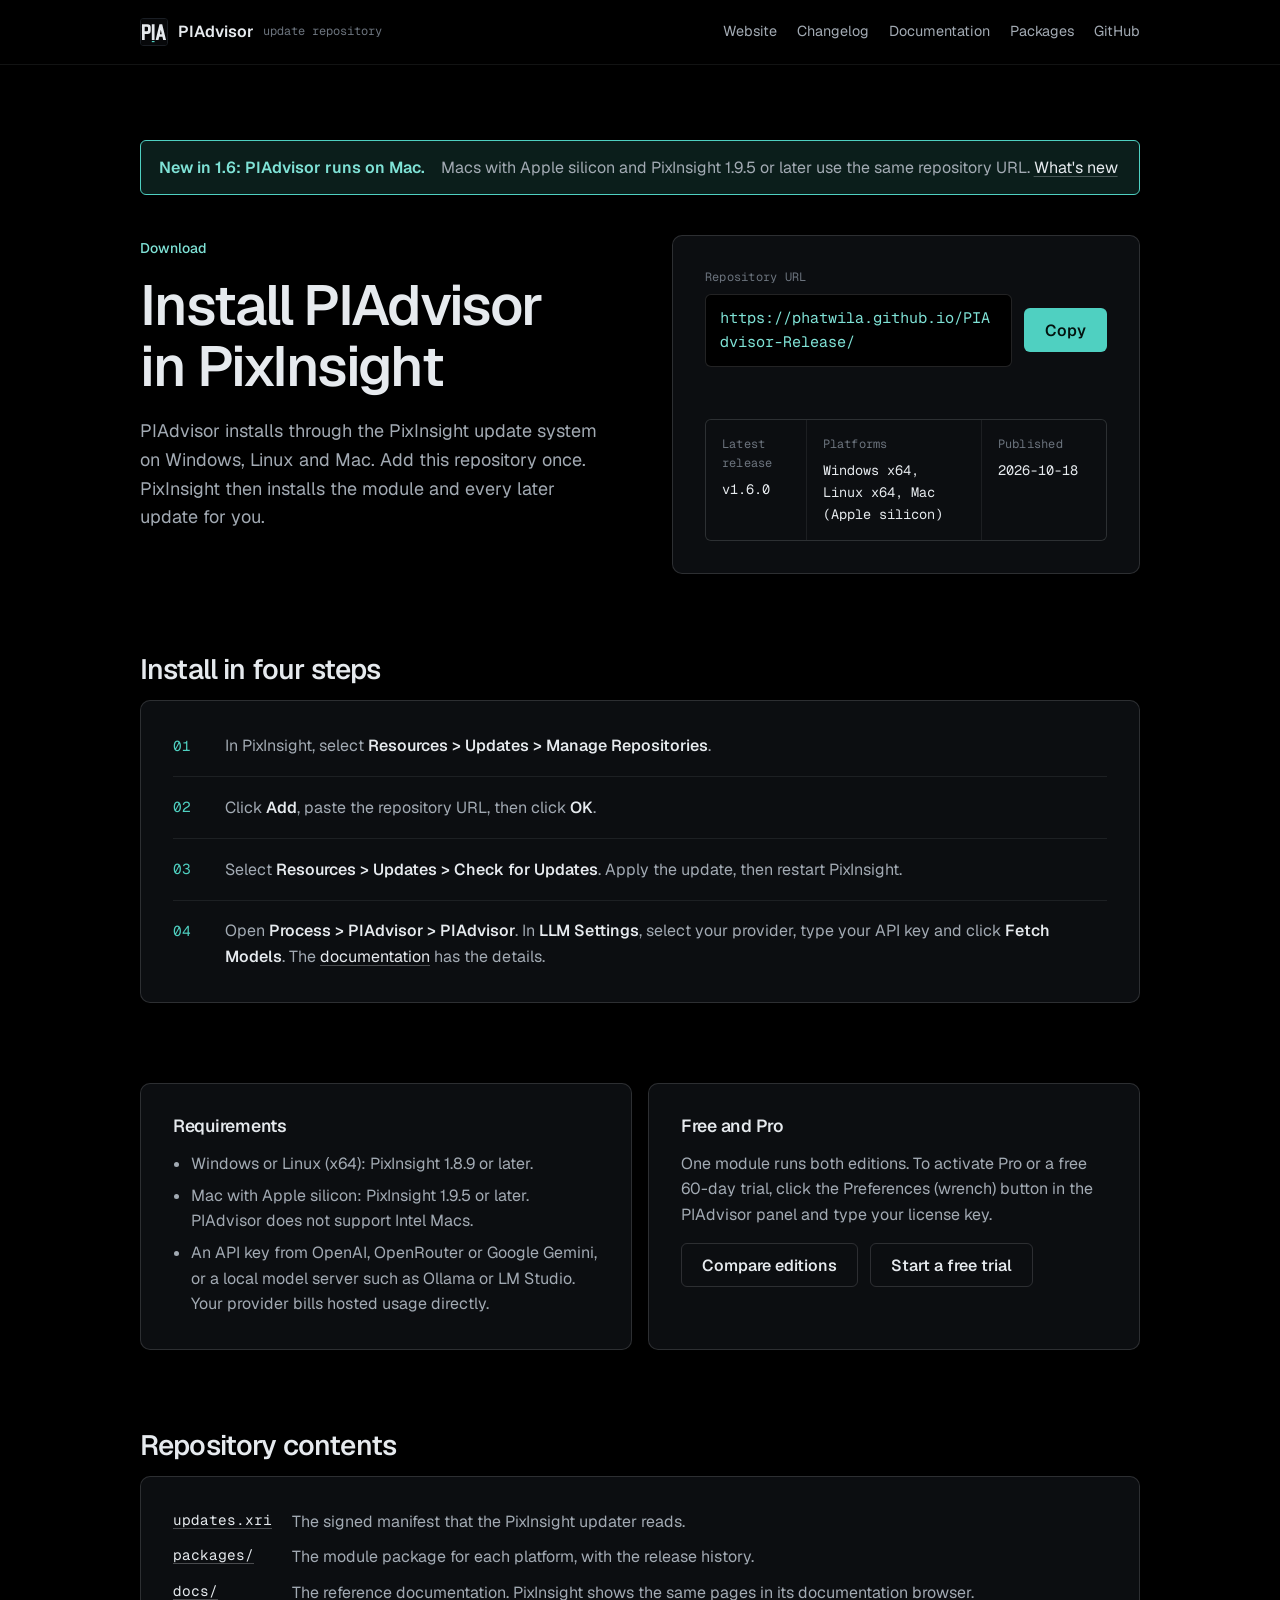
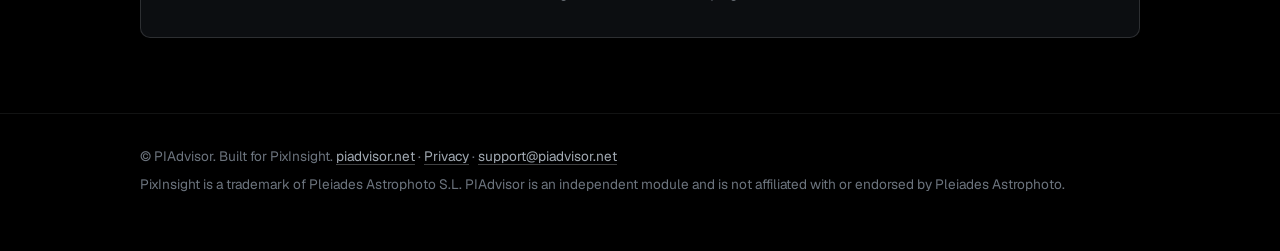
==== commit 1c3f05d0: "Publish PIAdvisor 1.6.0" ====
--- a/index.html
+++ b/index.html
@@ -27,6 +27,17 @@
       overflow-wrap: anywhere;
       user-select: all;
     }
+    .mac-notice {
+      display: flex; align-items: center; gap: 0.75rem 1rem; flex-wrap: wrap;
+      margin: 0 0 clamp(1.5rem, 1rem + 2vw, 2.5rem);
+      padding: 0.85rem 1.1rem;
+      border: 1px solid var(--oiii);
+      border-radius: var(--radius);
+      background: var(--oiii-tint);
+      color: var(--fg);
+    }
+    .mac-notice strong { color: var(--oiii-strong); font-weight: 600; }
+    .mac-notice span { color: var(--fg-2); }
     .copy-status { min-height: 1.4em; margin: 0.6rem 0 0; color: var(--fg-3); font-size: 0.85rem; }
     .steps { list-style: none; margin: 0; padding: 0; counter-reset: step; display: grid; gap: 0; }
     .steps li {
@@ -88,11 +99,15 @@
 
   <main>
     <div class="container">
+      <p class="mac-notice" role="note">
+        <strong>New in 1.6: PIAdvisor runs on Mac.</strong>
+        <span>Macs with Apple silicon and PixInsight 1.9.5 or later use the same repository URL. <a href="https://piadvisor.net/changelog/#v1-6-0">What's new</a></span>
+      </p>
       <section class="hero" aria-labelledby="title">
         <div>
           <span class="eyebrow">Download</span>
           <h1 id="title">Install PIAdvisor in PixInsight</h1>
-          <p class="lede">PIAdvisor installs through the PixInsight update system. Add this repository once. PixInsight then installs the module and every later update for you.</p>
+          <p class="lede">PIAdvisor installs through the PixInsight update system on Windows, Linux and Mac. Add this repository once. PixInsight then installs the module and every later update for you.</p>
         </div>
         <div class="panel">
           <span class="field-label" id="repo-label">Repository URL</span>
@@ -103,7 +118,7 @@
           <p class="copy-status" id="copyStatus" aria-live="polite"></p>
           <div class="meta-grid" id="release">
             <div><span class="field-label">Latest release</span><span class="meta-value" id="relVersion"><a href="packages/">See packages</a></span></div>
-            <div><span class="field-label">Platforms</span><span class="meta-value" id="relPlatforms">Windows x64, Linux x64</span></div>
+            <div><span class="field-label">Platforms</span><span class="meta-value" id="relPlatforms">Windows x64, Linux x64, Mac (Apple silicon)</span></div>
             <div><span class="field-label">Published</span><span class="meta-value" id="relDate">See packages</span></div>
           </div>
         </div>
@@ -125,7 +140,8 @@
         <div class="panel">
           <h3>Requirements</h3>
           <ul class="plain-list">
-            <li>PixInsight 1.8.9 or later on Windows or Linux (x64). macOS support is coming soon.</li>
+            <li>Windows or Linux (x64): PixInsight 1.8.9 or later.</li>
+            <li>Mac with Apple silicon: PixInsight 1.9.5 or later. PIAdvisor does not support Intel Macs.</li>
             <li>An API key from OpenAI, OpenRouter or Google Gemini, or a local model server such as Ollama or LM Studio. Your provider bills hosted usage directly.</li>
           </ul>
         </div>
@@ -205,7 +221,11 @@
         if (!r.ok) throw new Error(String(r.status));
         return r.text();
       }).then(function (xml) {
-        var doc = new DOMParser().parseFromString(xml, "application/xml");
+        // The signature follows the closed <xri> element, so parse only that element.
+        var body = xml.match(/<xri[\s>][\s\S]*?<\/xri>/);
+        if (!body) throw new Error("No xri element in updates.xri");
+        var doc = new DOMParser().parseFromString(body[0], "application/xml");
+        if (doc.getElementsByTagName("parsererror").length) throw new Error("Malformed updates.xri");
         var items = [];
         var platforms = doc.getElementsByTagName("platform");
         for (var i = 0; i < platforms.length; i++) {
@@ -222,12 +242,12 @@
         if (!items.length) return;
         items.sort(function (a, b) { return b.stamp.localeCompare(a.stamp); });
         var latest = items[0];
-        var names = { windows: "Windows", linux: "Linux", macosx: "macOS", freebsd: "FreeBSD" };
+        var names = { windows: "Windows", linux: "Linux", macosx: "Mac", freebsd: "FreeBSD" };
         var seen = {};
         var labels = [];
         items.forEach(function (it) {
           if (it.version !== latest.version) return;
-          var label = (names[it.os] || it.os) + " " + it.arch;
+          var label = it.os === "macosx" && it.arch === "arm64" ? "Mac (Apple silicon)" : (names[it.os] || it.os) + " " + it.arch;
           if (!seen[label]) { seen[label] = true; labels.push(label); }
         });
         document.getElementById("relVersion").textContent = "v" + latest.version;
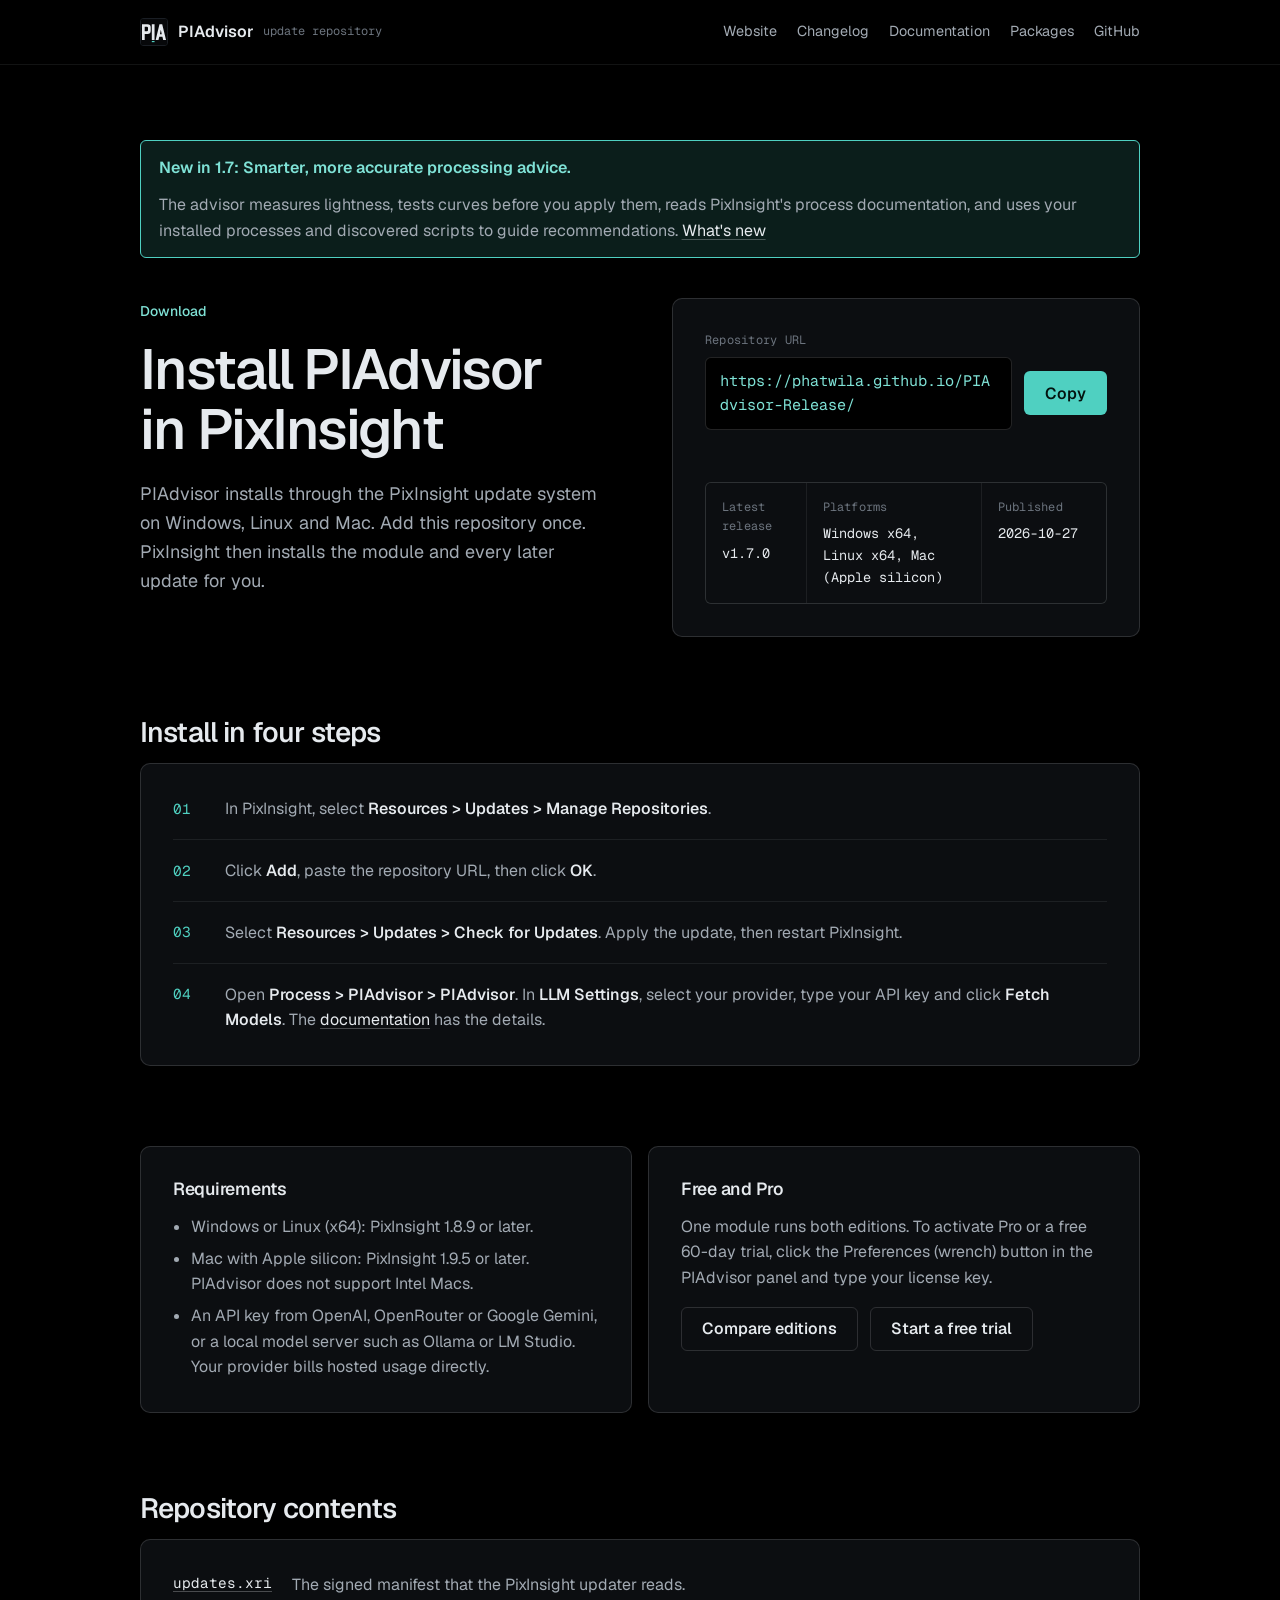
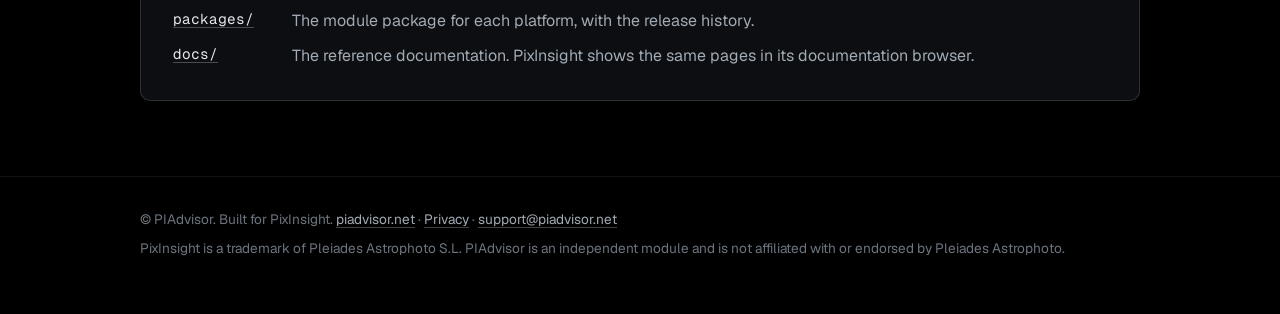
==== commit 2532d0a6: "Publish PIAdvisor 1.7.0" ====
--- a/index.html
+++ b/index.html
@@ -100,8 +100,8 @@
   <main>
     <div class="container">
       <p class="mac-notice" role="note">
-        <strong>New in 1.6: PIAdvisor runs on Mac.</strong>
-        <span>Macs with Apple silicon and PixInsight 1.9.5 or later use the same repository URL. <a href="https://piadvisor.net/changelog/#v1-6-0">What's new</a></span>
+        <strong>New in 1.7: Smarter, more accurate processing advice.</strong>
+        <span>The advisor measures lightness, tests curves before you apply them, reads PixInsight's process documentation, and uses your installed processes and discovered scripts to guide recommendations. <a href="https://piadvisor.net/changelog/#v1-7-0">What's new</a></span>
       </p>
       <section class="hero" aria-labelledby="title">
         <div>
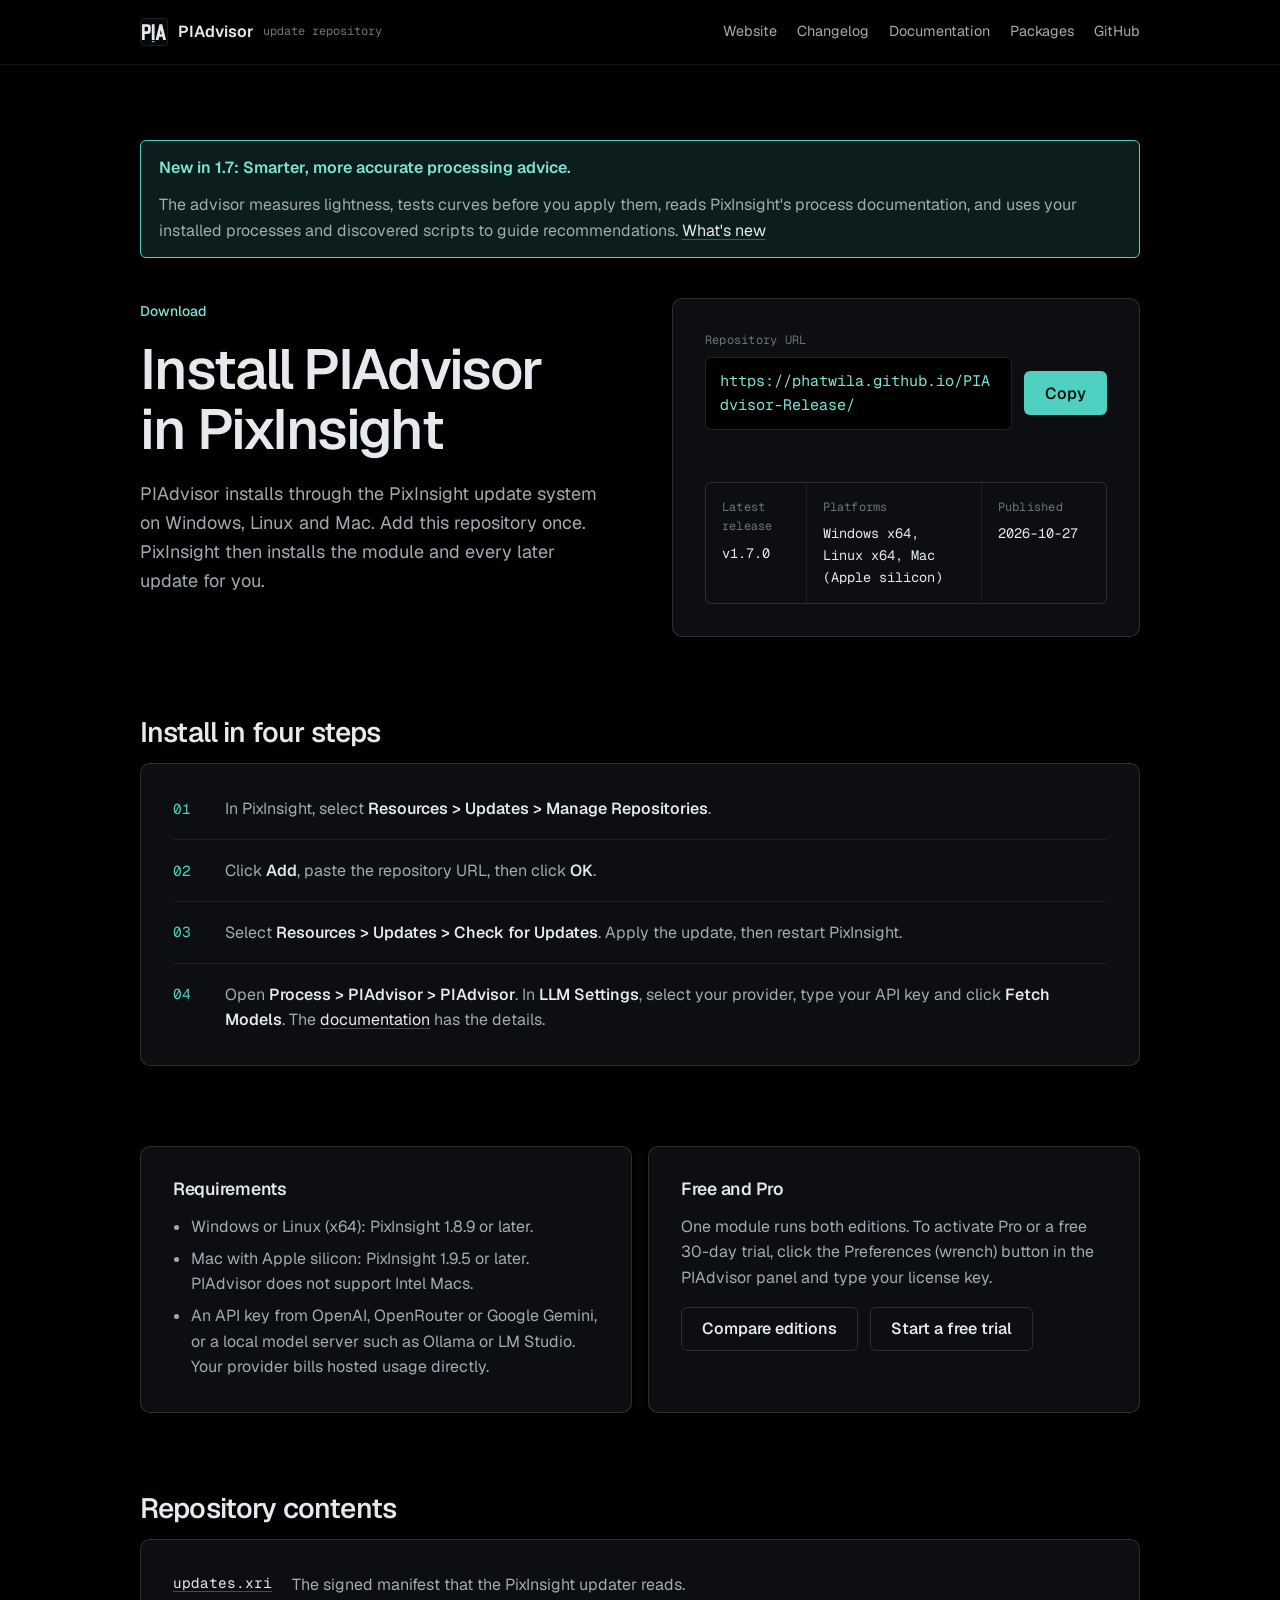
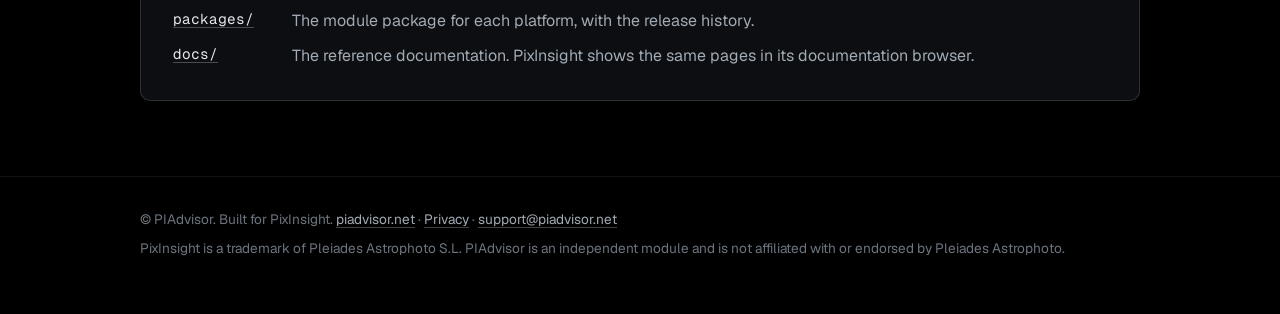
==== commit 6f5598d4: "Landing page: 30-day trial" ====
--- a/index.html
+++ b/index.html
@@ -147,7 +147,7 @@
         </div>
         <div class="panel">
           <h3>Free and Pro</h3>
-          <p>One module runs both editions. To activate Pro or a free 60-day trial, click the Preferences (wrench) button in the PIAdvisor panel and type your license key.</p>
+          <p>One module runs both editions. To activate Pro or a free 30-day trial, click the Preferences (wrench) button in the PIAdvisor panel and type your license key.</p>
           <div class="cta-group">
             <a class="btn btn-secondary" href="https://piadvisor.net/#pricing">Compare editions</a>
             <a class="btn btn-secondary" href="https://piadvisor.net/#trial">Start a free trial</a>
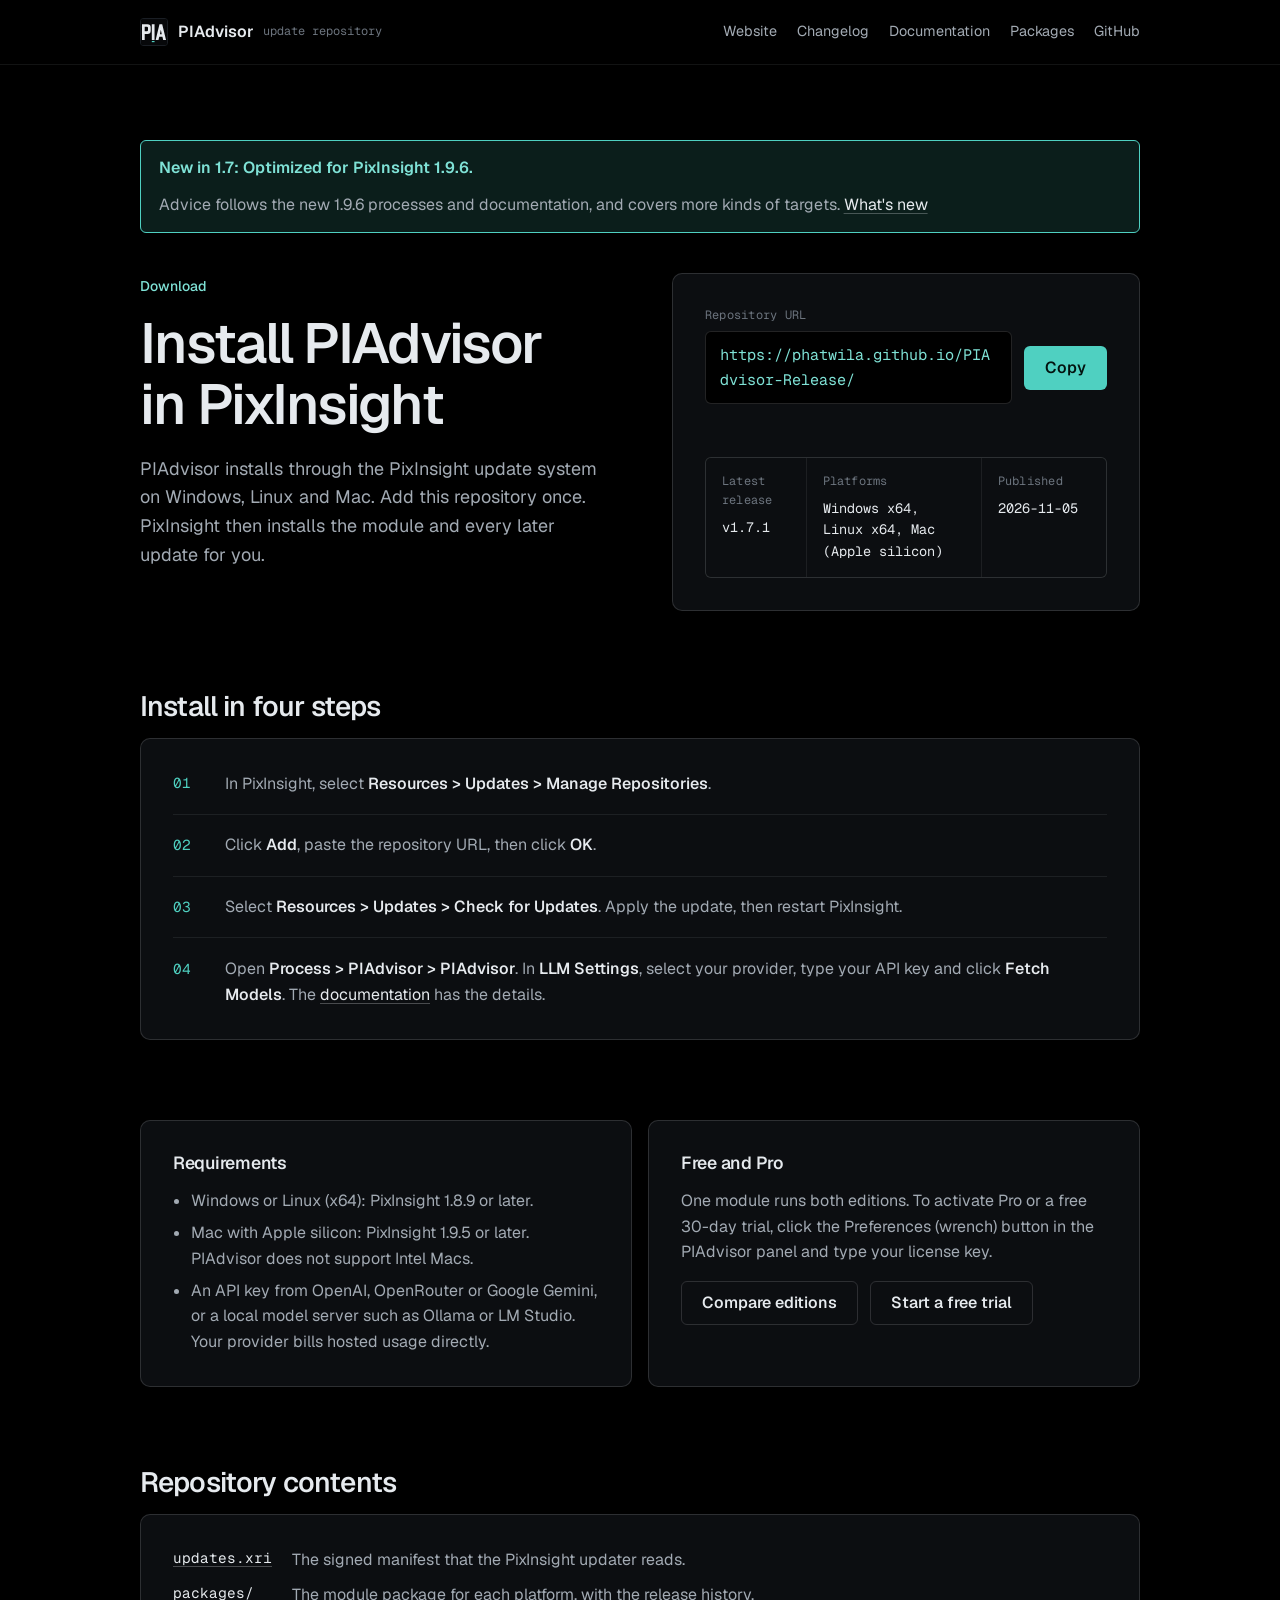
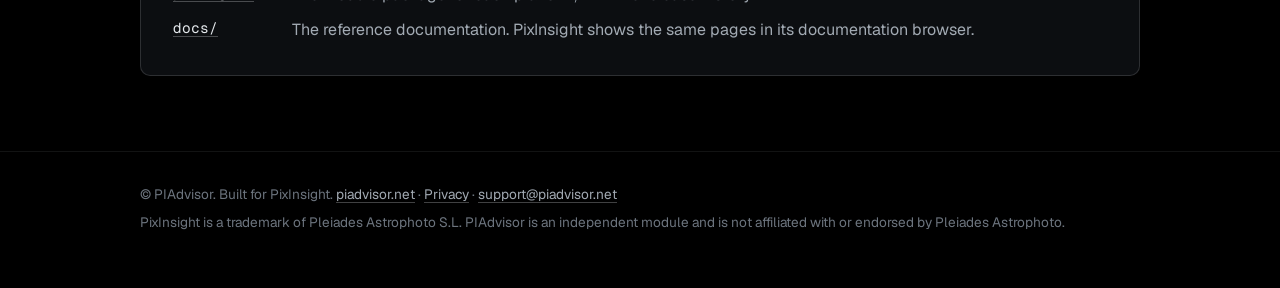
==== commit 08560e45: "Download page banner: optimized for PixInsight 1.9.6 The download page and the README described 1.7." ====
--- a/index.html
+++ b/index.html
@@ -100,8 +100,8 @@
   <main>
     <div class="container">
       <p class="mac-notice" role="note">
-        <strong>New in 1.7: Smarter, more accurate processing advice.</strong>
-        <span>The advisor measures lightness, tests curves before you apply them, reads PixInsight's process documentation, and uses your installed processes and discovered scripts to guide recommendations. <a href="https://piadvisor.net/changelog/#v1-7-0">What's new</a></span>
+        <strong>New in 1.7: Optimized for PixInsight 1.9.6.</strong>
+        <span>Advice follows the new 1.9.6 processes and documentation, and covers more kinds of targets. <a href="https://piadvisor.net/changelog/#v1-7-1">What's new</a></span>
       </p>
       <section class="hero" aria-labelledby="title">
         <div>
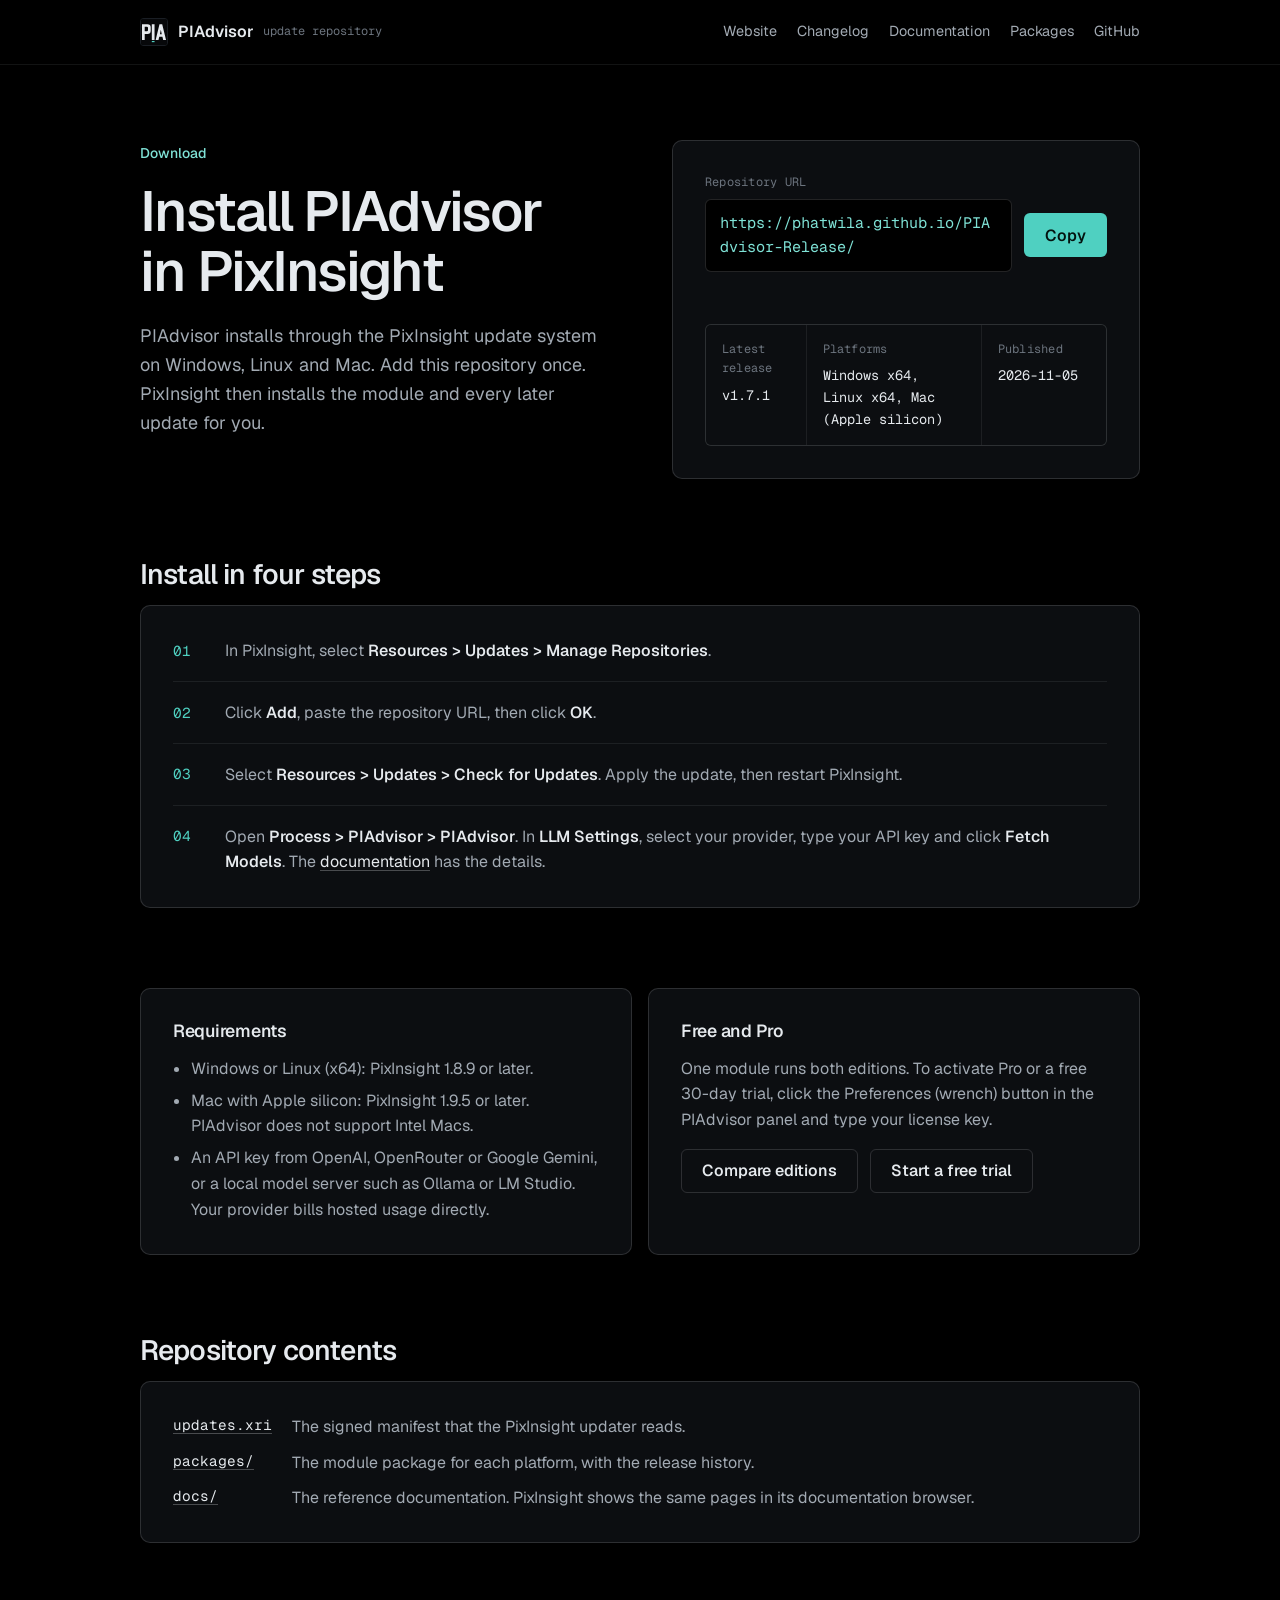
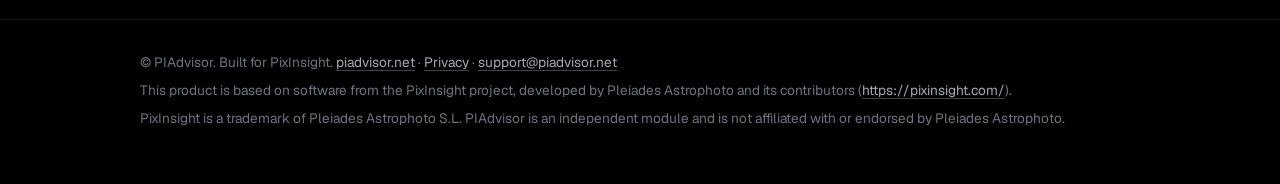
==== commit abf4e4ab: "Download page: PixInsight acknowledgment, no version banner" ====
--- a/index.html
+++ b/index.html
@@ -99,10 +99,6 @@
 
   <main>
     <div class="container">
-      <p class="mac-notice" role="note">
-        <strong>New in 1.7: Optimized for PixInsight 1.9.6.</strong>
-        <span>Advice follows the new 1.9.6 processes and documentation, and covers more kinds of targets. <a href="https://piadvisor.net/changelog/#v1-7-1">What's new</a></span>
-      </p>
       <section class="hero" aria-labelledby="title">
         <div>
           <span class="eyebrow">Download</span>
@@ -174,6 +170,7 @@
   <footer class="site-footer">
     <div class="container">
       <p>&copy; PIAdvisor. Built for PixInsight. <a href="https://piadvisor.net/">piadvisor.net</a> &middot; <a href="https://piadvisor.net/privacy/">Privacy</a> &middot; <a href="mailto:support@piadvisor.net">support@piadvisor.net</a></p>
+      <p>This product is based on software from the PixInsight project, developed by Pleiades Astrophoto and its contributors (<a href="https://pixinsight.com/">https://pixinsight.com/</a>).</p>
       <p>PixInsight is a trademark of Pleiades Astrophoto S.L. PIAdvisor is an independent module and is not affiliated with or endorsed by Pleiades Astrophoto.</p>
     </div>
   </footer>
